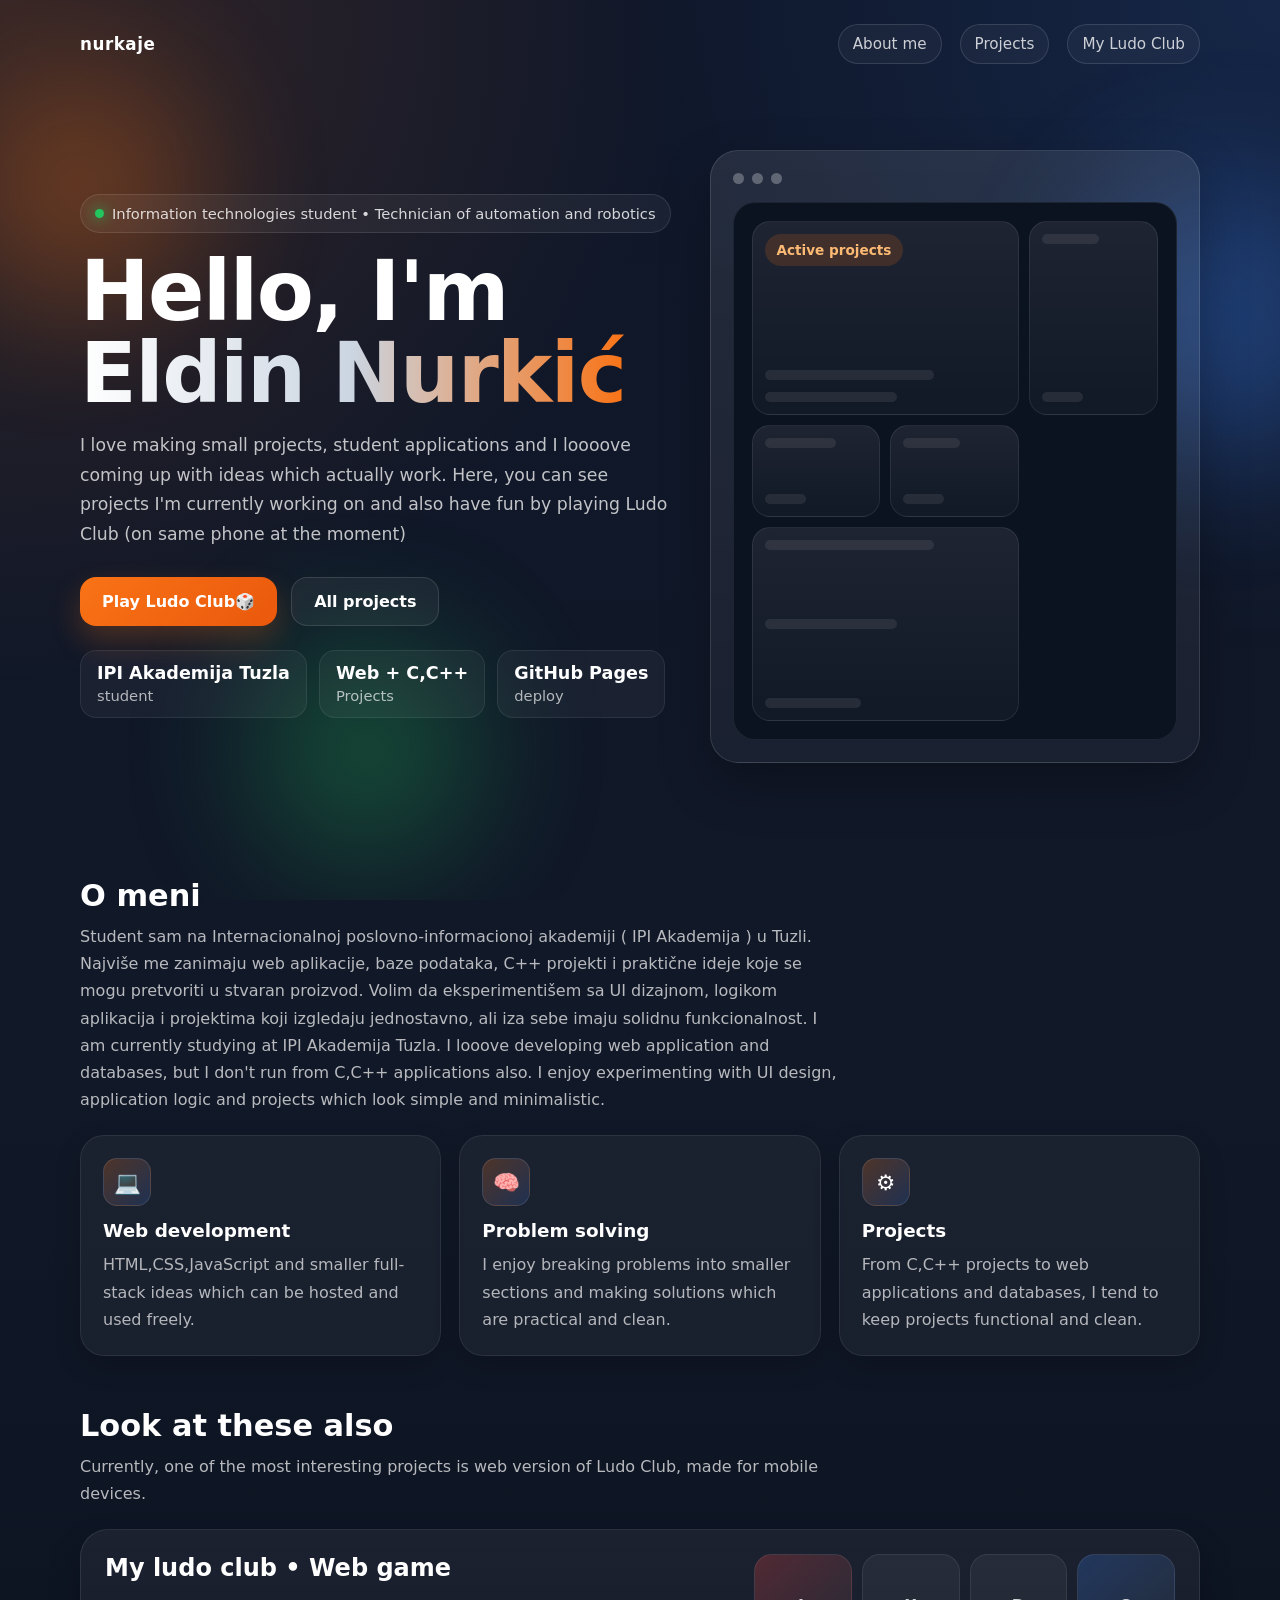
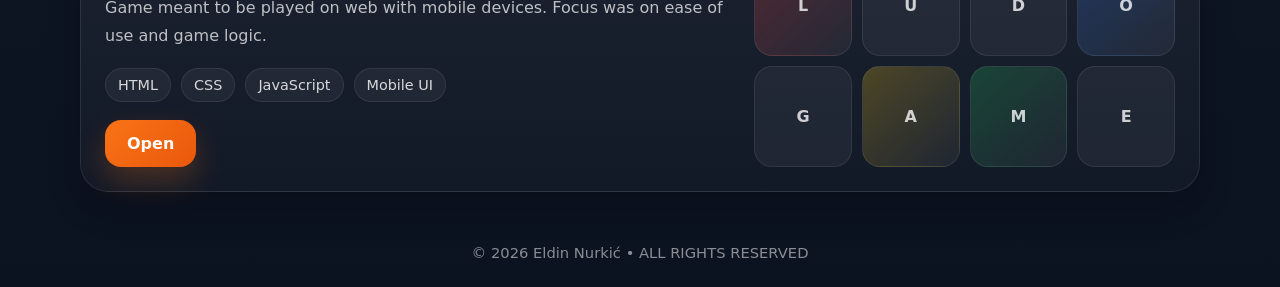
==== index.html @ 57eb85a8 "first try" ====
<!DOCTYPE html>
<html lang="bs">
<head>
<meta charset="UTF-8">
<meta name="viewport" content="width=device-width,initial-scale=1.0">
<title>Nurkaje Personal Page</title>
<style>
*{
 box-sizing:border-box;
}
html{
 scroll-behavior:smooth;
}
body{
 margin:0;
 font-family:Inter,system-ui,Arial,sans-serif;
 background:
 radial-gradient(circle at top left,rgba(249,115,22,.16),transparent 30%),
 radial-gradient(circle at top right,rgba(59,130,246,.14),transparent 28%),
 linear-gradient(180deg,#0f172a,#111827 55%,#0b1220);
 color:#fff;
 overflow-x:hidden;
}
a{
 color:inherit;
 text-decoration:none;
}
.bg-blur{
 position:fixed;
 inset:0;
 pointer-events:none;
 overflow:hidden;
 z-index:0;
}
.orb{
 position:absolute;
 border-radius:999px;
 filter:blur(70px);
 opacity:.32;
 animation:float 10s ease-in-out infinite;
}
.orb1{
 width:240px;
 height:240px;
 background:#f97316;
 top:70px;
 left:-40px;
}
.orb2{
 width:280px;
 height:280px;
 background:#3b82f6;
 top:180px;
 right:-80px;
 animation-delay:1.2s;
}
.orb3{
 width:220px;
 height:220px;
 background:#22c55e;
 bottom:40px;
 left:20%;
 animation-delay:2.4s;
}
@keyframes float{
 0%,100%{transform:translateY(0) translateX(0);}
 50%{transform:translateY(-18px) translateX(10px);}
}
.container{
 width:min(1120px,92vw);
 margin:0 auto;
 position:relative;
 z-index:1;
}
nav{
 display:flex;
 justify-content:space-between;
 align-items:center;
 padding:24px 0;
 animation:fadeUp .8s ease both;
}
.logo{
 font-weight:800;
 letter-spacing:.5px;
 font-size:1.05rem;
}
.nav-right{
 display:flex;
 gap:18px;
 align-items:center;
 color:rgba(255,255,255,.78);
 font-size:.95rem;
}
.nav-pill{
 padding:10px 14px;
 border:1px solid rgba(255,255,255,.12);
 background:rgba(255,255,255,.04);
 border-radius:999px;
 backdrop-filter:blur(10px);
}
.hero{
 min-height:84vh;
 display:grid;
 grid-template-columns:1.1fr .9fr;
 gap:30px;
 align-items:center;
 padding:20px 0 40px;
}
.hero-left{
 animation:fadeUp .9s ease .08s both;
}
.eyebrow{
 display:inline-flex;
 align-items:center;
 gap:8px;
 padding:10px 14px;
 border-radius:999px;
 background:rgba(255,255,255,.05);
 border:1px solid rgba(255,255,255,.1);
 color:rgba(255,255,255,.82);
 font-size:.92rem;
 margin-bottom:18px;
 backdrop-filter:blur(8px);
}
.eyebrow-dot{
 width:9px;
 height:9px;
 border-radius:50%;
 background:#22c55e;
 box-shadow:0 0 14px #22c55e;
}
h1{
 margin:0 0 14px;
 font-size:clamp(2.7rem,7vw,5.2rem);
 line-height:.98;
 letter-spacing:-1.6px;
}
.gradient-text{
 background:linear-gradient(90deg,#fff,#cbd5e1 50%,#f97316 100%);
 -webkit-background-clip:text;
 -webkit-text-fill-color:transparent;
 background-clip:text;
}
.subtitle{
 max-width:620px;
 font-size:1.08rem;
 line-height:1.7;
 color:rgba(255,255,255,.74);
 margin-bottom:28px;
}
.cta-row{
 display:flex;
 flex-wrap:wrap;
 gap:14px;
 margin-bottom:24px;
}
.btn{
 display:inline-flex;
 align-items:center;
 justify-content:center;
 gap:10px;
 padding:14px 22px;
 border-radius:16px;
 font-weight:700;
 transition:transform .18s ease,box-shadow .18s ease,background .18s ease,border-color .18s ease;
}
.btn:hover{
 transform:translateY(-2px);
}
.btn-primary{
 background:linear-gradient(135deg,#f97316,#ea580c);
 color:#fff;
 box-shadow:0 14px 30px rgba(249,115,22,.24);
}
.btn-primary:hover{
 box-shadow:0 18px 36px rgba(249,115,22,.3);
}
.btn-secondary{
 background:rgba(255,255,255,.05);
 border:1px solid rgba(255,255,255,.12);
 color:#fff;
}
.quick-stats{
 display:flex;
 flex-wrap:wrap;
 gap:12px;
 margin-top:8px;
}
.stat{
 padding:12px 16px;
 border-radius:16px;
 background:rgba(255,255,255,.045);
 border:1px solid rgba(255,255,255,.08);
 min-width:120px;
 backdrop-filter:blur(8px);
}
.stat strong{
 display:block;
 font-size:1.1rem;
 margin-bottom:3px;
}
.stat span{
 color:rgba(255,255,255,.68);
 font-size:.92rem;
}
.hero-right{
 animation:fadeUp .95s ease .16s both;
}
.showcase{
 position:relative;
 padding:22px;
 border-radius:28px;
 background:linear-gradient(180deg,rgba(255,255,255,.09),rgba(255,255,255,.04));
 border:1px solid rgba(255,255,255,.12);
 box-shadow:0 20px 50px rgba(0,0,0,.28);
 backdrop-filter:blur(16px);
}
.window-bar{
 display:flex;
 gap:8px;
 margin-bottom:18px;
}
.window-dot{
 width:11px;
 height:11px;
 border-radius:50%;
 background:rgba(255,255,255,.28);
}
.preview{
 border-radius:22px;
 overflow:hidden;
 background:#0b1220;
 border:1px solid rgba(255,255,255,.08);
 padding:18px;
}
.preview-grid{
 display:grid;
 grid-template-columns:repeat(3,1fr);
 gap:10px;
}
.preview-card{
 min-height:92px;
 border-radius:18px;
 background:linear-gradient(180deg,rgba(255,255,255,.08),rgba(255,255,255,.03));
 border:1px solid rgba(255,255,255,.08);
 padding:12px;
 display:flex;
 flex-direction:column;
 justify-content:space-between;
}
.preview-card.big{
 grid-column:span 2;
 min-height:194px;
}
.line{
 height:10px;
 border-radius:999px;
 background:rgba(255,255,255,.08);
}
.line.w70{width:70%;}
.line.w55{width:55%;}
.line.w40{width:40%;}
.badge{
 align-self:flex-start;
 padding:8px 12px;
 border-radius:999px;
 background:rgba(249,115,22,.16);
 color:#fdba74;
 font-size:.85rem;
 font-weight:700;
}
.section{
 padding:34px 0 18px;
}
.section-title{
 font-size:1.9rem;
 margin:0 0 10px;
}
.section-sub{
 color:rgba(255,255,255,.7);
 line-height:1.7;
 max-width:760px;
 margin:0 0 22px;
}
.cards{
 display:grid;
 grid-template-columns:repeat(3,1fr);
 gap:18px;
}
.card{
 padding:22px;
 border-radius:24px;
 background:rgba(255,255,255,.045);
 border:1px solid rgba(255,255,255,.08);
 box-shadow:0 10px 28px rgba(0,0,0,.14);
 transition:transform .18s ease,border-color .18s ease;
}
.card:hover{
 transform:translateY(-4px);
 border-color:rgba(249,115,22,.35);
}
.card-icon{
 width:48px;
 height:48px;
 border-radius:14px;
 display:flex;
 align-items:center;
 justify-content:center;
 font-size:1.35rem;
 margin-bottom:14px;
 background:linear-gradient(135deg,rgba(249,115,22,.24),rgba(59,130,246,.18));
 border:1px solid rgba(255,255,255,.1);
}
.card h3{
 margin:0 0 10px;
 font-size:1.15rem;
}
.card p{
 margin:0;
 color:rgba(255,255,255,.68);
 line-height:1.7;
}
.project-card{
 display:grid;
 grid-template-columns:1.2fr .8fr;
 gap:18px;
 padding:24px;
 border-radius:28px;
 background:linear-gradient(180deg,rgba(255,255,255,.06),rgba(255,255,255,.03));
 border:1px solid rgba(255,255,255,.09);
 box-shadow:0 16px 34px rgba(0,0,0,.2);
}
.project-card h3{
 margin:0 0 12px;
 font-size:1.5rem;
}
.project-card p{
 margin:0 0 18px;
 color:rgba(255,255,255,.72);
 line-height:1.75;
}
.tags{
 display:flex;
 flex-wrap:wrap;
 gap:10px;
 margin-bottom:18px;
}
.tag{
 padding:8px 12px;
 border-radius:999px;
 background:rgba(255,255,255,.05);
 border:1px solid rgba(255,255,255,.08);
 color:rgba(255,255,255,.82);
 font-size:.9rem;
}
.mini-board{
 display:grid;
 grid-template-columns:repeat(4,1fr);
 gap:10px;
 align-self:stretch;
}
.mini-cell{
 min-height:74px;
 border-radius:18px;
 background:rgba(255,255,255,.05);
 border:1px solid rgba(255,255,255,.08);
 display:flex;
 align-items:center;
 justify-content:center;
 font-weight:800;
 color:rgba(255,255,255,.78);
}
.mini-red{background:linear-gradient(135deg,rgba(239,68,68,.26),rgba(255,255,255,.05));}
.mini-blue{background:linear-gradient(135deg,rgba(59,130,246,.24),rgba(255,255,255,.05));}
.mini-yellow{background:linear-gradient(135deg,rgba(250,204,21,.24),rgba(255,255,255,.05));}
.mini-green{background:linear-gradient(135deg,rgba(34,197,94,.24),rgba(255,255,255,.05));}
footer{
 padding:34px 0 26px;
 color:rgba(255,255,255,.52);
 font-size:.92rem;
 text-align:center;
}
.reveal{
 opacity:0;
 transform:translateY(20px);
 transition:opacity .65s ease,transform .65s ease;
}
.reveal.visible{
 opacity:1;
 transform:translateY(0);
}
@keyframes fadeUp{
 from{
  opacity:0;
  transform:translateY(22px);
 }
 to{
  opacity:1;
  transform:translateY(0);
 }
}
@media(max-width:920px){
 .hero{
  grid-template-columns:1fr;
  min-height:auto;
  padding-top:12px;
 }
 .cards{
  grid-template-columns:1fr;
 }
 .project-card{
  grid-template-columns:1fr;
 }
}
@media(max-width:600px){
 nav{
  padding:18px 0;
  flex-direction:column;
  gap:12px;
 }
 .nav-right{
  flex-wrap:wrap;
  justify-content:center;
 }
 .cta-row{
  flex-direction:column;
  align-items:stretch;
 }
 .btn{
  width:100%;
 }
 .quick-stats{
  flex-direction:column;
 }
}
</style>
</head>
<body>

<div class="bg-blur">
 <div class="orb orb1"></div>
 <div class="orb orb2"></div>
 <div class="orb orb3"></div>
</div>

<div class="container">
 <nav>
  <div class="logo">nurkaje</div>
  <div class="nav-right">
   <a href="#about" class="nav-pill">About me</a>
   <a href="#projects" class="nav-pill">Projects</a>
   <a href="games/my_ludo_club.html" class="nav-pill">My Ludo Club</a>
  </div>
 </nav>

 <section class="hero">
  <div class="hero-left">
   <div class="eyebrow">
    <span class="eyebrow-dot"></span>
    Information technologies student • Technician of automation and robotics
   </div>

   <h1>
    Hello, I'm<br>
    <span class="gradient-text">Eldin Nurkić</span>
   </h1>

   <p class="subtitle">
    I love making small projects, student applications and I loooove coming 
    up with ideas which actually work.
    Here, you can see projects I'm currently working on and also have fun by playing Ludo Club (on same phone at the moment)
   </p>

   <div class="cta-row">
    <a href="games/my_ludo_club.html" class="btn btn-primary">Play Ludo Club🎲 </a>
    <a href="#projects" class="btn btn-secondary">All projects</a>
   </div>

   <div class="quick-stats">
    <div class="stat">
     <strong>IPI Akademija Tuzla</strong>
     <span>student</span>
    </div>
    <div class="stat">
     <strong>Web + C,C++</strong>
     <span>Projects</span>
    </div>
    <div class="stat">
     <strong>GitHub Pages</strong>
     <span>deploy</span>
    </div>
   </div>
  </div>

  <div class="hero-right">
   <div class="showcase">
    <div class="window-bar">
     <div class="window-dot"></div>
     <div class="window-dot"></div>
     <div class="window-dot"></div>
    </div>

    <div class="preview">
     <div class="preview-grid">
      <div class="preview-card big">
       <span class="badge">Active projects</span>
       <div>
        <div class="line w70"></div>
        <div class="line w55" style="margin-top:12px"></div>
       </div>
      </div>
      <div class="preview-card">
       <div class="line w55"></div>
       <div class="line w40"></div>
      </div>
      <div class="preview-card">
       <div class="line w70"></div>
       <div class="line w40"></div>
      </div>
      <div class="preview-card">
       <div class="line w55"></div>
       <div class="line w40"></div>
      </div>
      <div class="preview-card big">
       <div class="line w70"></div>
       <div class="line w55" style="margin-top:12px"></div>
       <div class="line w40" style="margin-top:12px"></div>
      </div>
     </div>
    </div>
   </div>
  </div>
 </section>

 <section id="about" class="section reveal">
  <h2 class="section-title">O meni</h2>
  <p class="section-sub">
   Student sam na Internacionalnoj poslovno-informacionoj akademiji ( IPI Akademija ) u Tuzli. Najviše me zanimaju web aplikacije,
   baze podataka, C++ projekti i praktične ideje koje se mogu pretvoriti u stvaran proizvod.
   Volim da eksperimentišem sa UI dizajnom, logikom aplikacija i projektima koji izgledaju
   jednostavno, ali iza sebe imaju solidnu funkcionalnost.

   I am currently studying at IPI Akademija Tuzla. I looove developing web application and databases, 
   but I don't run from C,C++ applications also. I enjoy experimenting with UI design, application logic and projects which look
   simple and minimalistic.
  </p>

  <div class="cards">
   <div class="card">
    <div class="card-icon">💻</div>
    <h3>Web development</h3>
    <p>HTML,CSS,JavaScript and smaller full-stack ideas which can be hosted and used freely.</p>
   </div>
   <div class="card">
    <div class="card-icon">🧠</div>
    <h3>Problem solving</h3>
    <p>I enjoy breaking problems into smaller sections and making solutions which are practical and clean.</p>
   </div>
   <div class="card">
    <div class="card-icon">⚙️</div>
    <h3>Projects</h3>
    <p>From C,C++ projects to web applications and databases, I tend to keep projects functional and clean.</p>
   </div>
  </div>
 </section>

 <section id="projects" class="section reveal">
  <h2 class="section-title">Look at these also</h2>
  <p class="section-sub">
   Currently, one of the most interesting projects is web version of Ludo Club, made for mobile
   devices.
  </p>

  <div class="project-card">
   <div>
    <h3>My ludo club • Web game</h3>
    <p>
     Game meant to be played on web with mobile devices. Focus was on ease of use and game logic. 
    </p>

    <div class="tags">
     <span class="tag">HTML</span>
     <span class="tag">CSS</span>
     <span class="tag">JavaScript</span>
     <span class="tag">Mobile UI</span>
    </div>

    <a href="games/my_ludo_club.html" class="btn btn-primary">Open</a>
   </div>

   <div class="mini-board">
    <div class="mini-cell mini-red">L</div>
    <div class="mini-cell">U</div>
    <div class="mini-cell">D</div>
    <div class="mini-cell mini-blue">O</div>
    <div class="mini-cell">G</div>
    <div class="mini-cell mini-yellow">A</div>
    <div class="mini-cell mini-green">M</div>
    <div class="mini-cell">E</div>
   </div>
  </div>
 </section>

 <footer>
  © 2026 Eldin Nurkić • ALL RIGHTS RESERVED
 </footer>
</div>

<script>
const observer=new IntersectionObserver((entries)=>{
 entries.forEach(entry=>{
  if(entry.isIntersecting){
   entry.target.classList.add('visible');
  }
 });
},{threshold:.12});

document.querySelectorAll('.reveal').forEach(el=>observer.observe(el));
</script>

</body>
</html>
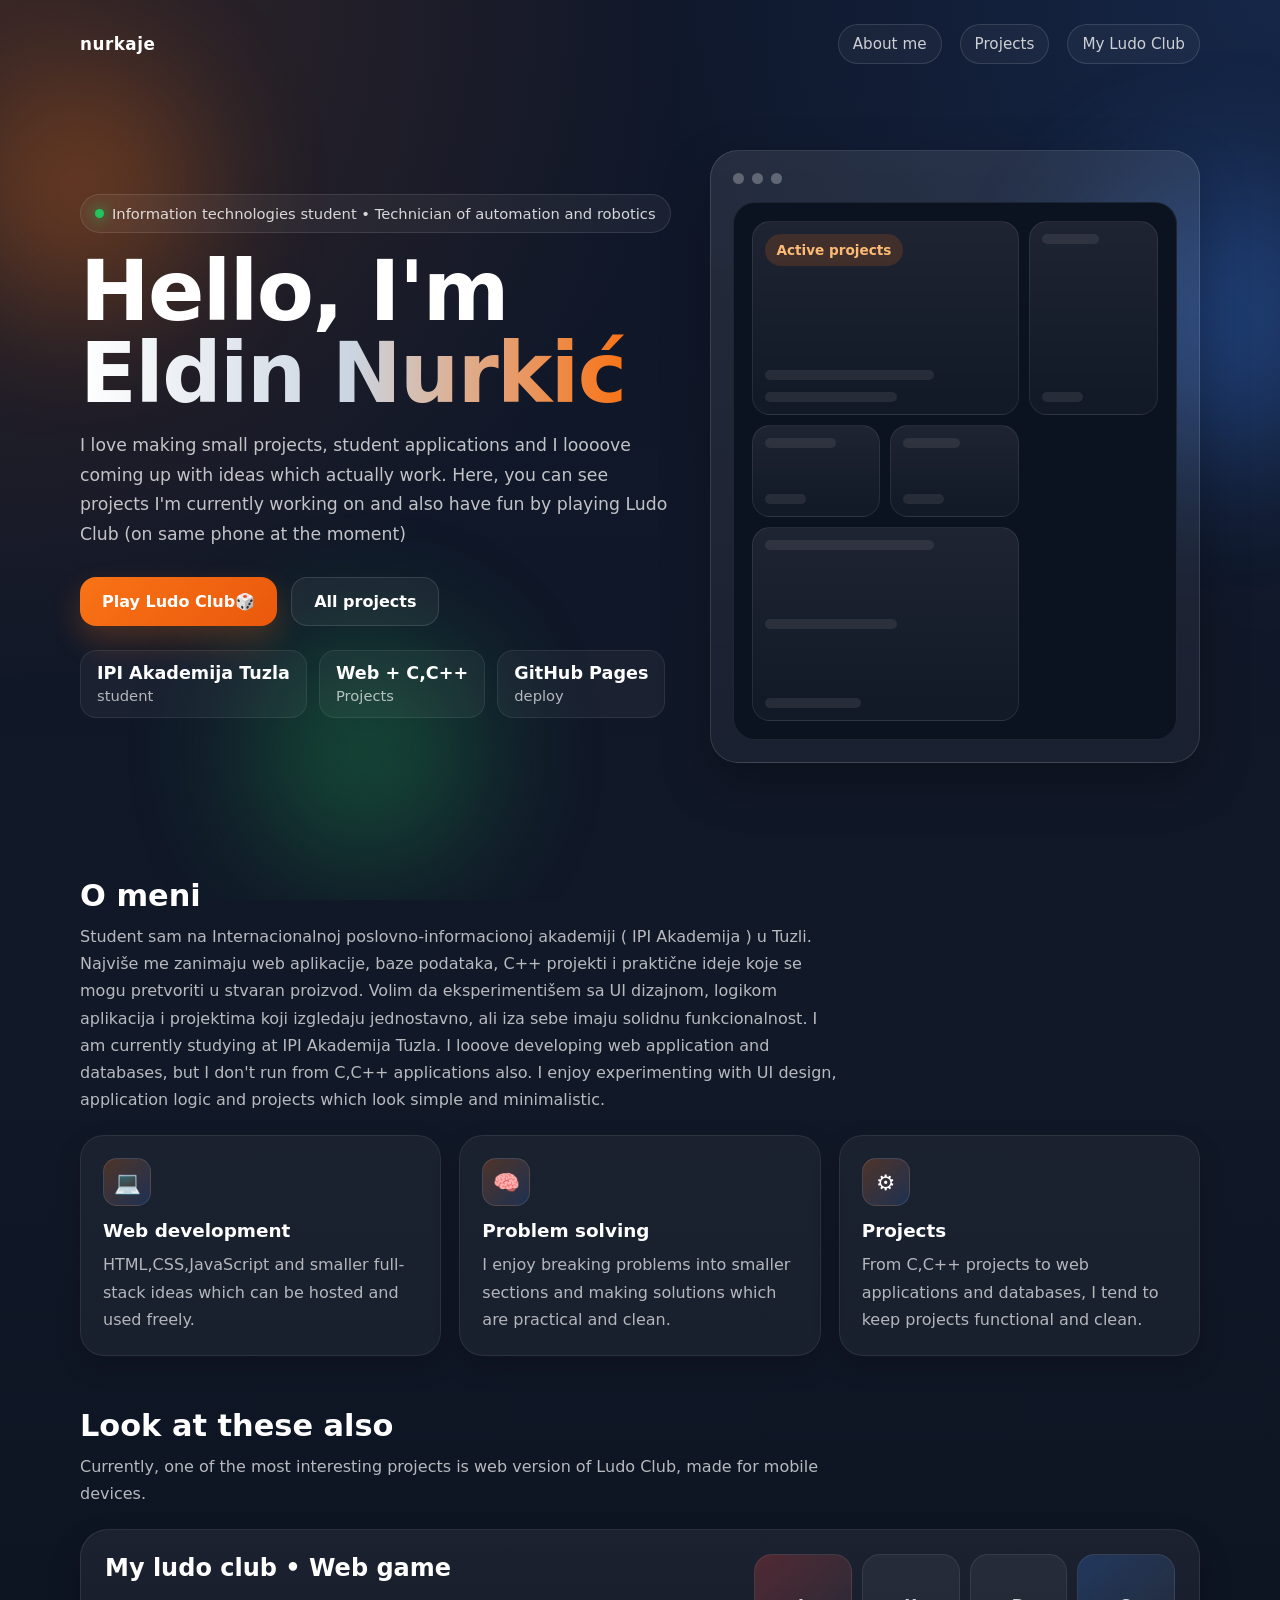
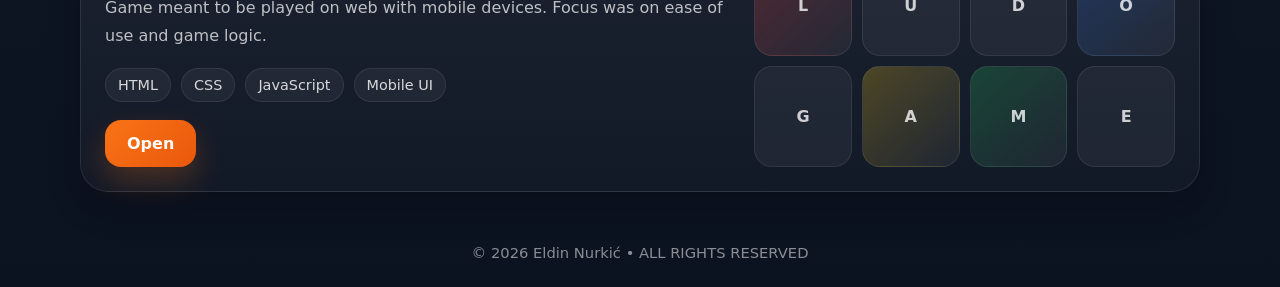
==== commit aa0e94c5: "second try" ====
--- a/index.html
+++ b/index.html
@@ -449,7 +449,7 @@
   <div class="nav-right">
    <a href="#about" class="nav-pill">About me</a>
    <a href="#projects" class="nav-pill">Projects</a>
-   <a href="games/my_ludo_club.html" class="nav-pill">My Ludo Club</a>
+   <a href="games/my_ludo_club" class="nav-pill">My Ludo Club</a>
   </div>
  </nav>
 
@@ -472,7 +472,7 @@
    </p>
 
    <div class="cta-row">
-    <a href="games/my_ludo_club.html" class="btn btn-primary">Play Ludo Club🎲 </a>
+    <a href="games/my_ludo_club" class="btn btn-primary">Play Ludo Club🎲 </a>
     <a href="#projects" class="btn btn-secondary">All projects</a>
    </div>
 
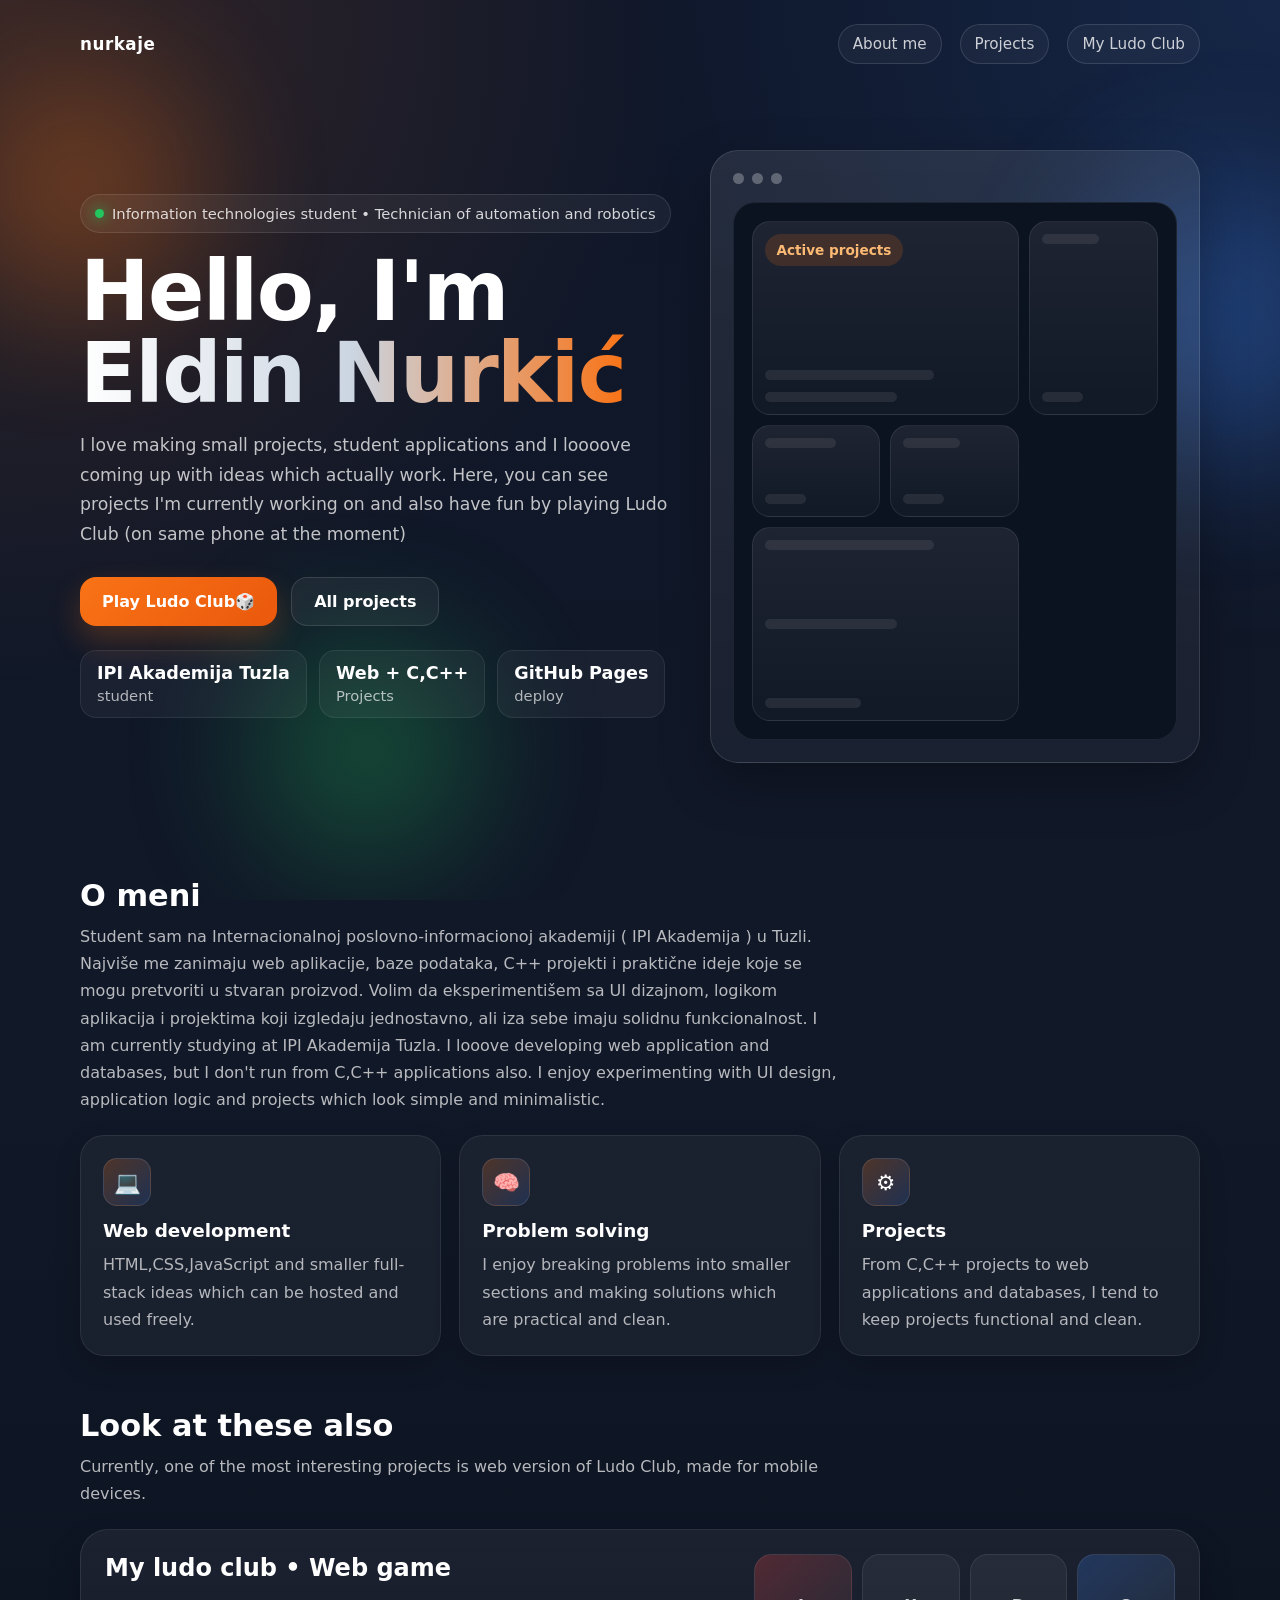
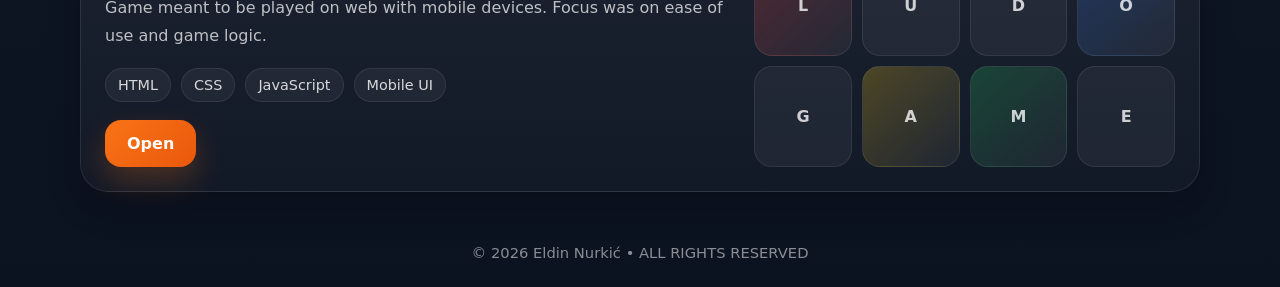
==== commit 7ef5fd9b: "Update index.html" ====
--- a/index.html
+++ b/index.html
@@ -449,7 +449,7 @@
   <div class="nav-right">
    <a href="#about" class="nav-pill">About me</a>
    <a href="#projects" class="nav-pill">Projects</a>
-   <a href="games/my_ludo_club" class="nav-pill">My Ludo Club</a>
+   <a href="games/my_ludo_club.html" class="nav-pill">My Ludo Club</a>
   </div>
  </nav>
 
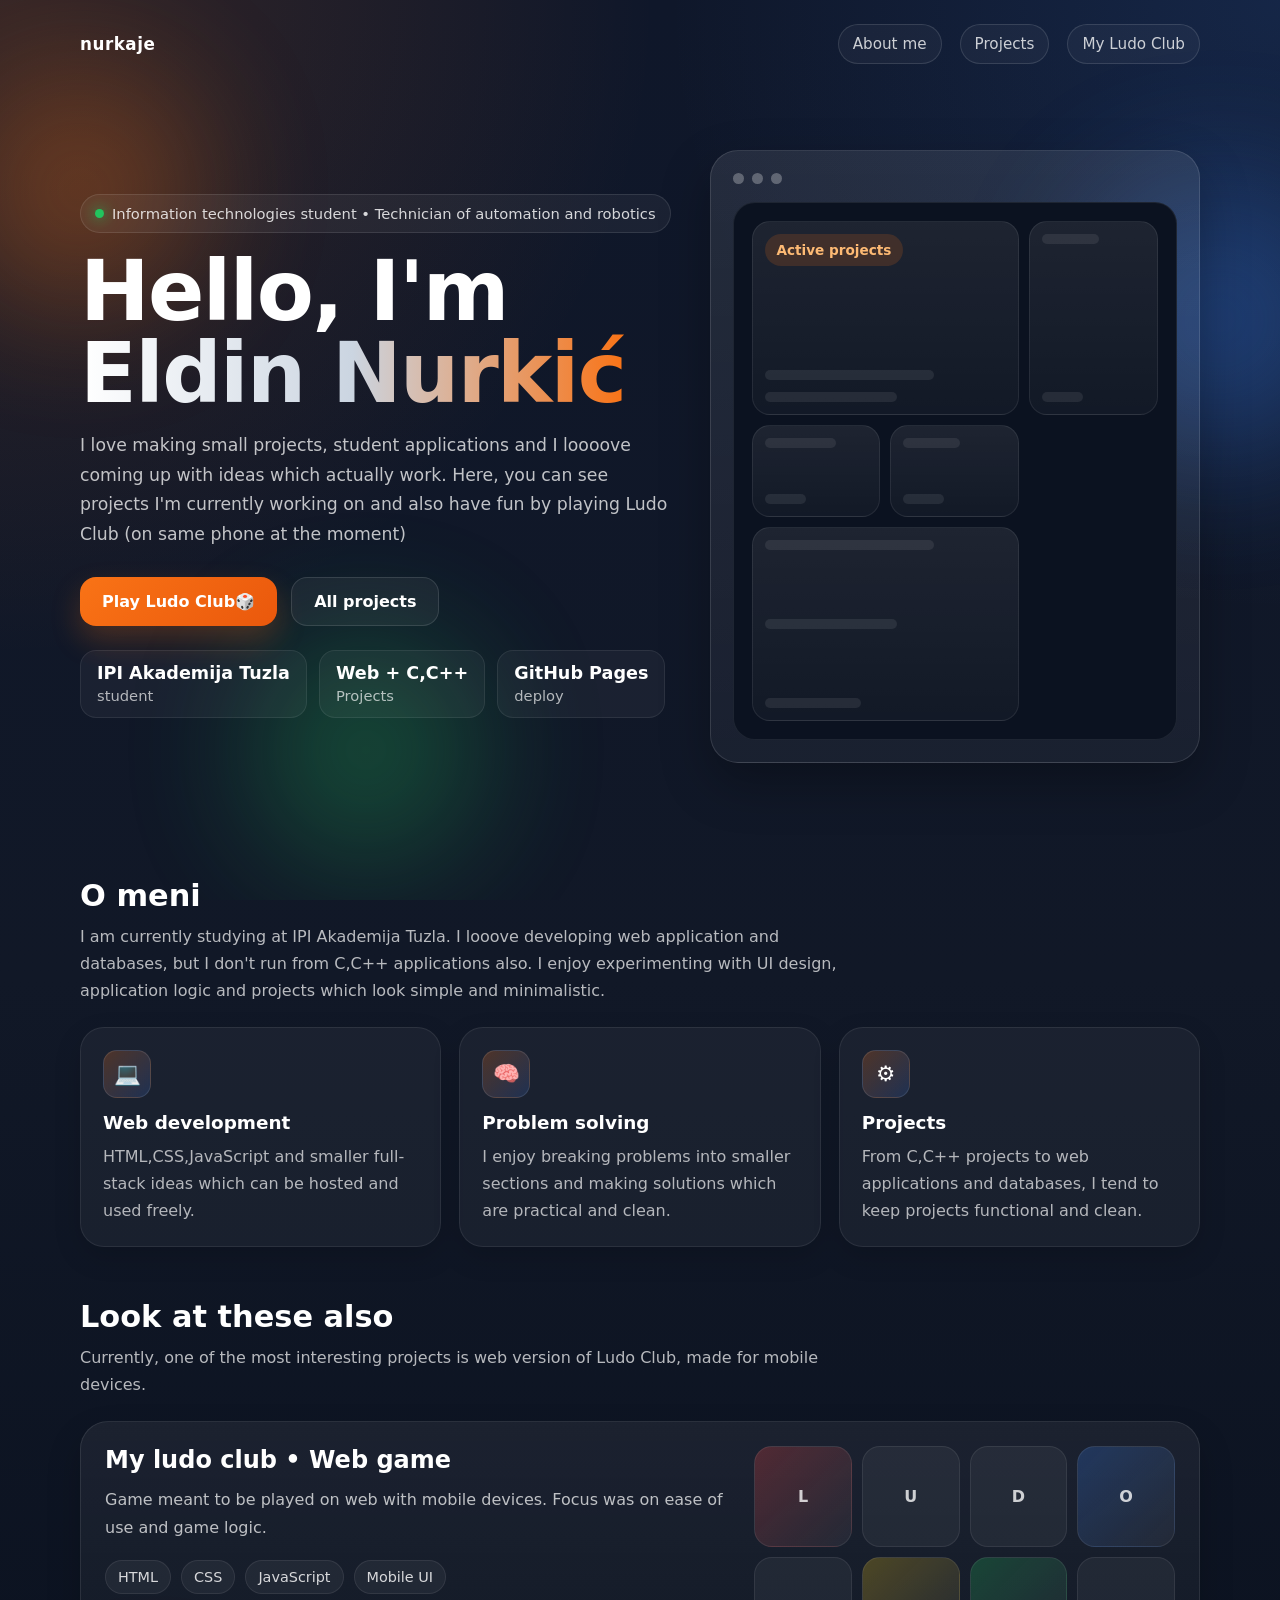
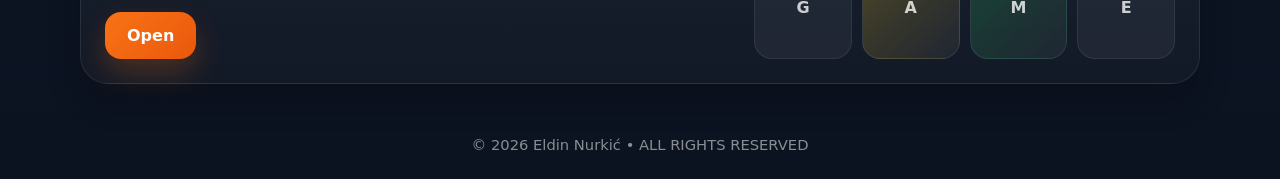
==== commit d7a5a3b4: "Update about section in index.html Forgot to remove the version I translated, because the original v" ====
--- a/index.html
+++ b/index.html
@@ -535,11 +535,6 @@
  <section id="about" class="section reveal">
   <h2 class="section-title">O meni</h2>
   <p class="section-sub">
-   Student sam na Internacionalnoj poslovno-informacionoj akademiji ( IPI Akademija ) u Tuzli. Najviše me zanimaju web aplikacije,
-   baze podataka, C++ projekti i praktične ideje koje se mogu pretvoriti u stvaran proizvod.
-   Volim da eksperimentišem sa UI dizajnom, logikom aplikacija i projektima koji izgledaju
-   jednostavno, ali iza sebe imaju solidnu funkcionalnost.
-
    I am currently studying at IPI Akademija Tuzla. I looove developing web application and databases, 
    but I don't run from C,C++ applications also. I enjoy experimenting with UI design, application logic and projects which look
    simple and minimalistic.
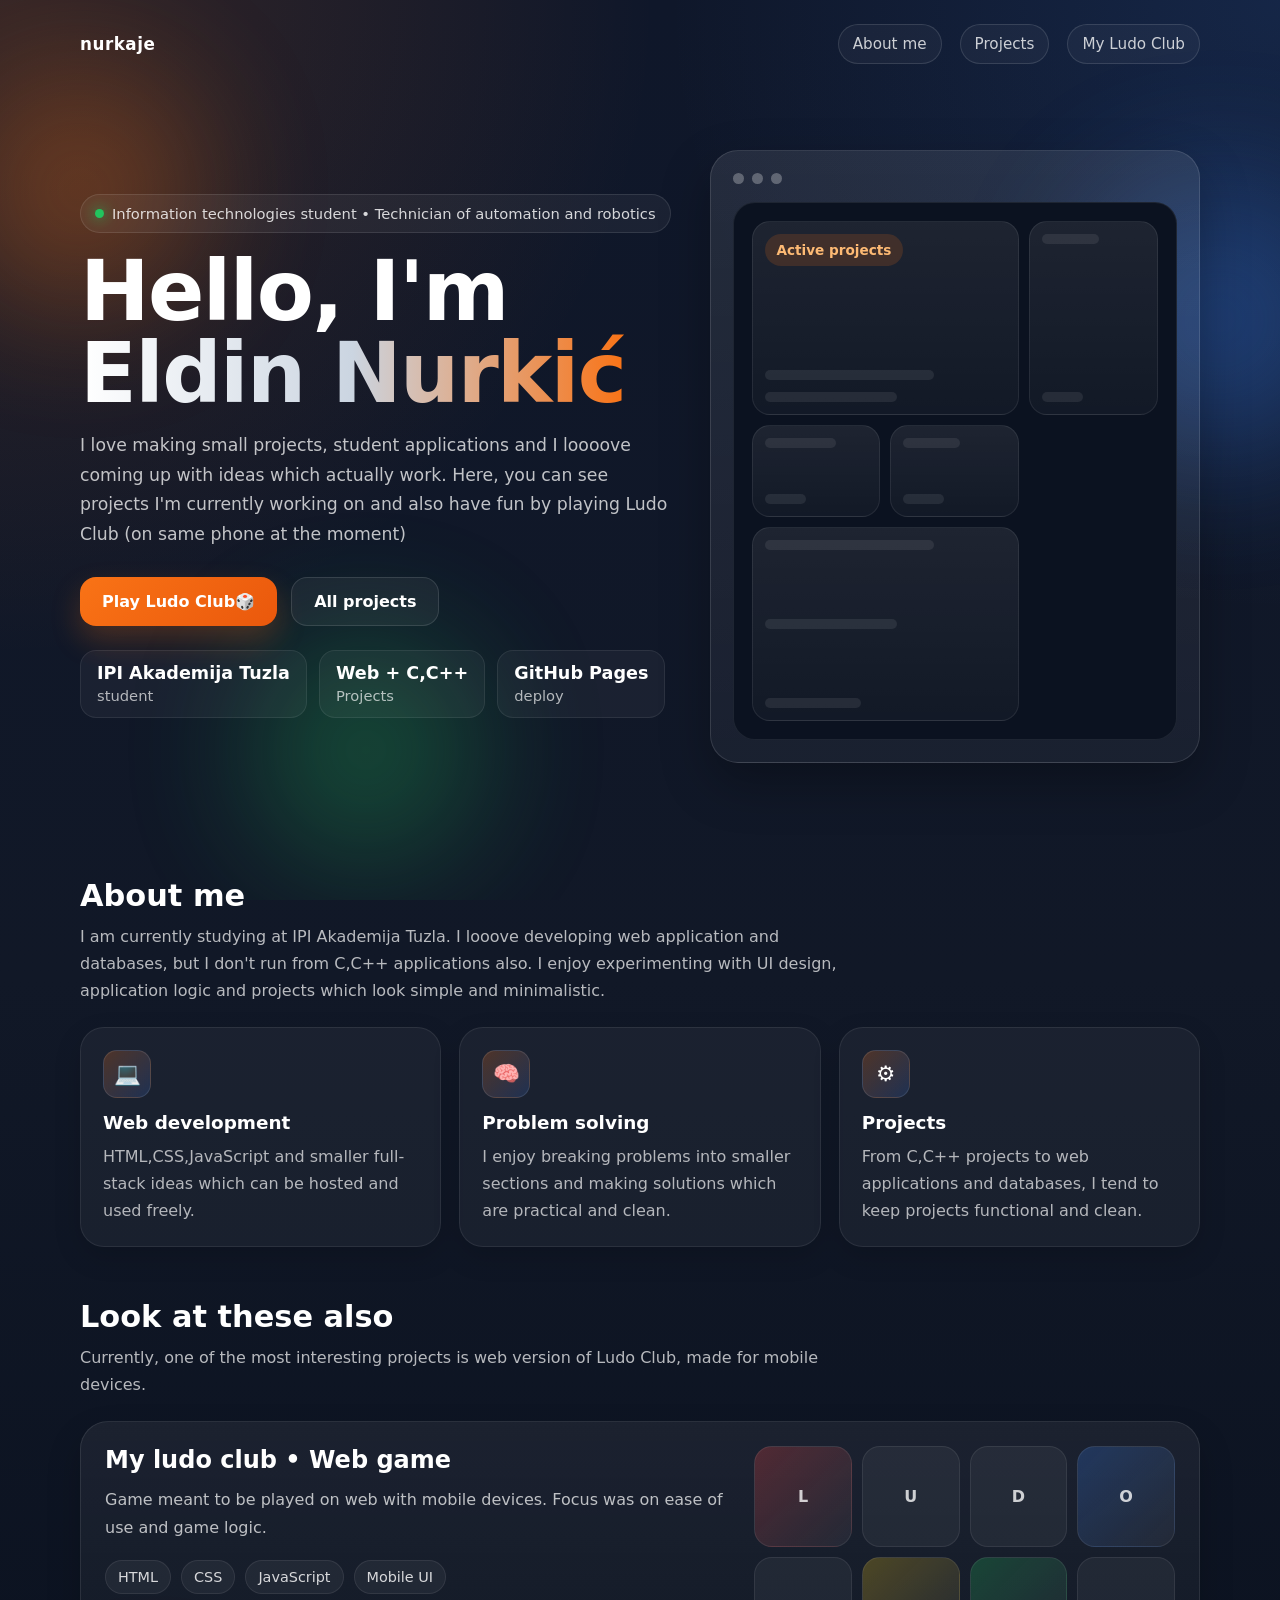
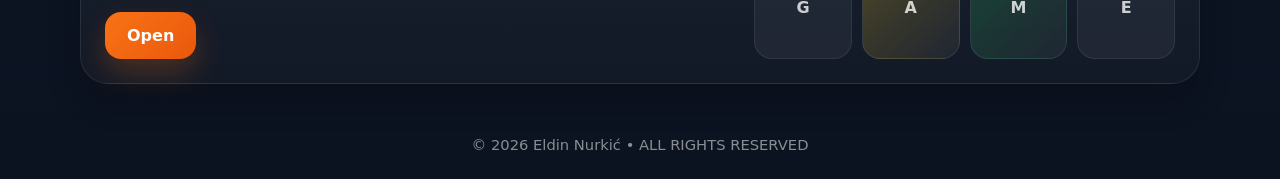
==== commit 9c3a11bc: "Translated" ====
--- a/index.html
+++ b/index.html
@@ -533,7 +533,7 @@
  </section>
 
  <section id="about" class="section reveal">
-  <h2 class="section-title">O meni</h2>
+  <h2 class="section-title">About me</h2>
   <p class="section-sub">
    I am currently studying at IPI Akademija Tuzla. I looove developing web application and databases, 
    but I don't run from C,C++ applications also. I enjoy experimenting with UI design, application logic and projects which look
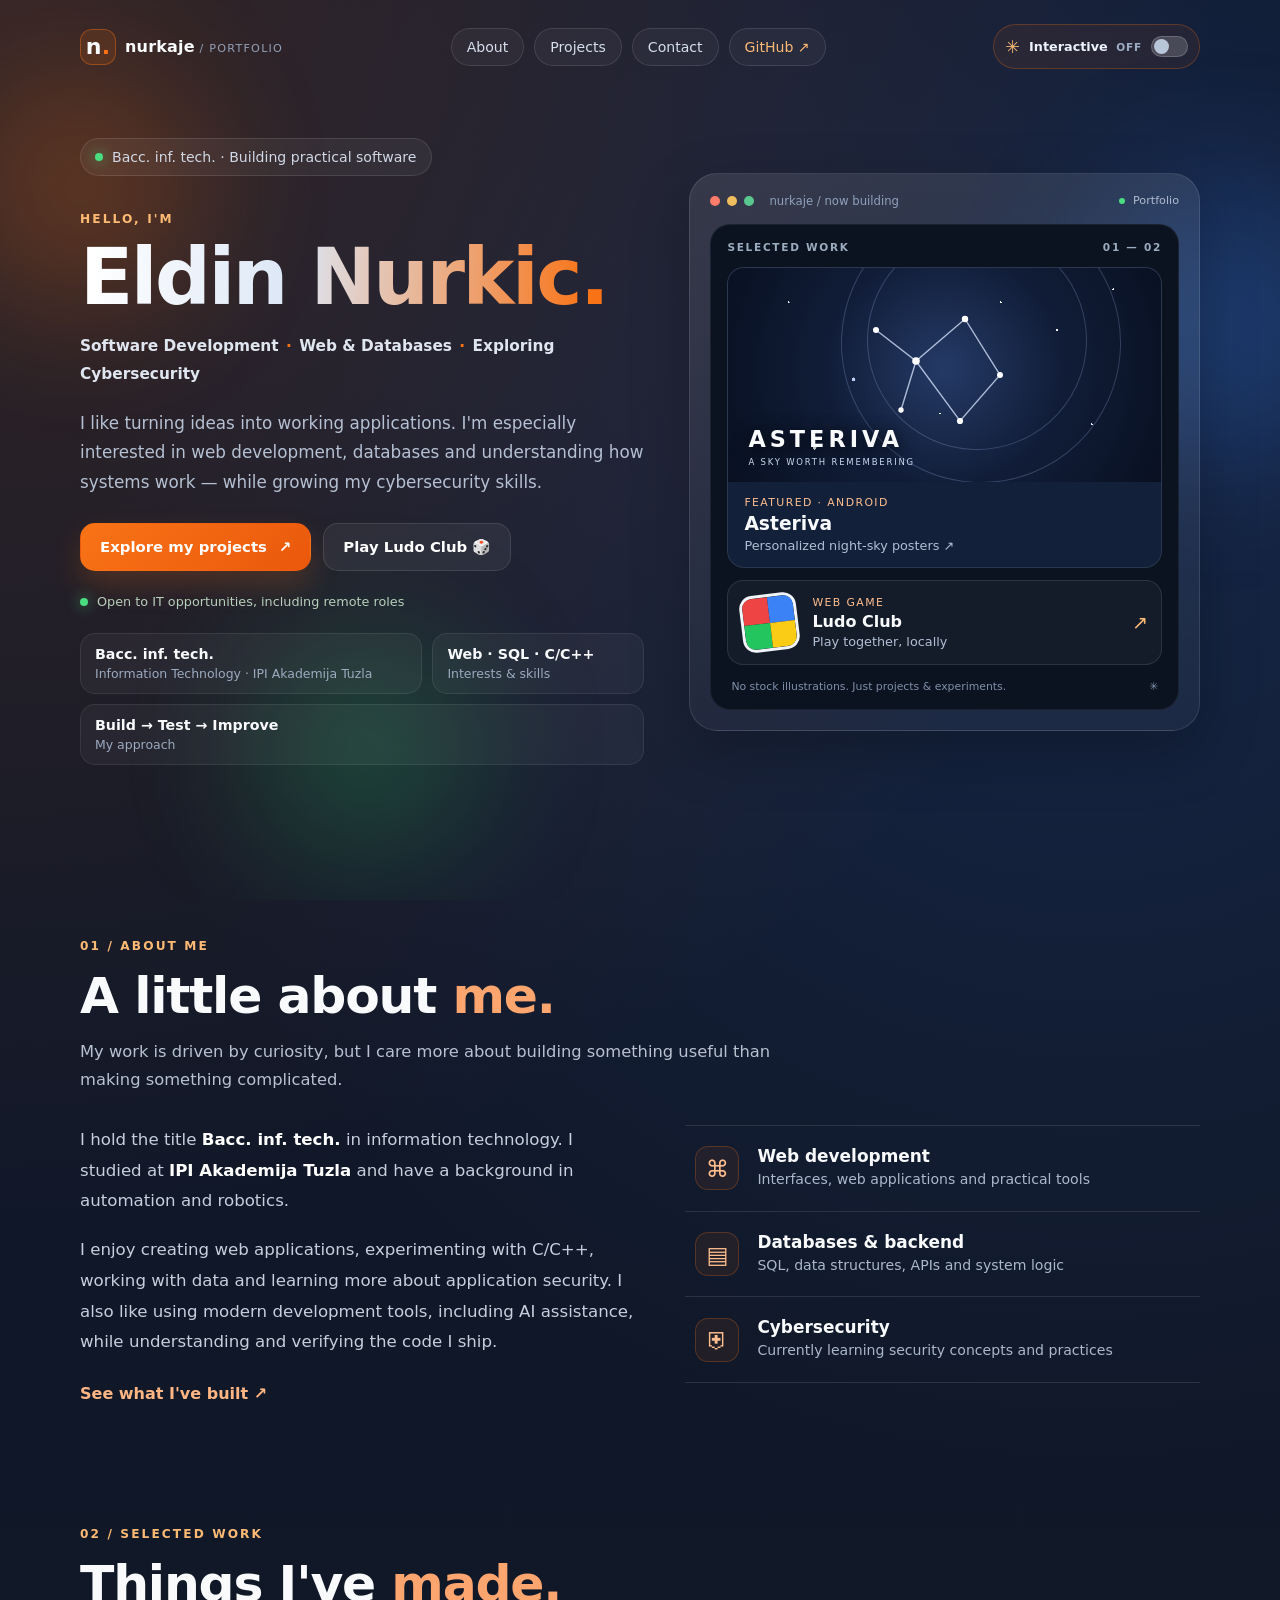
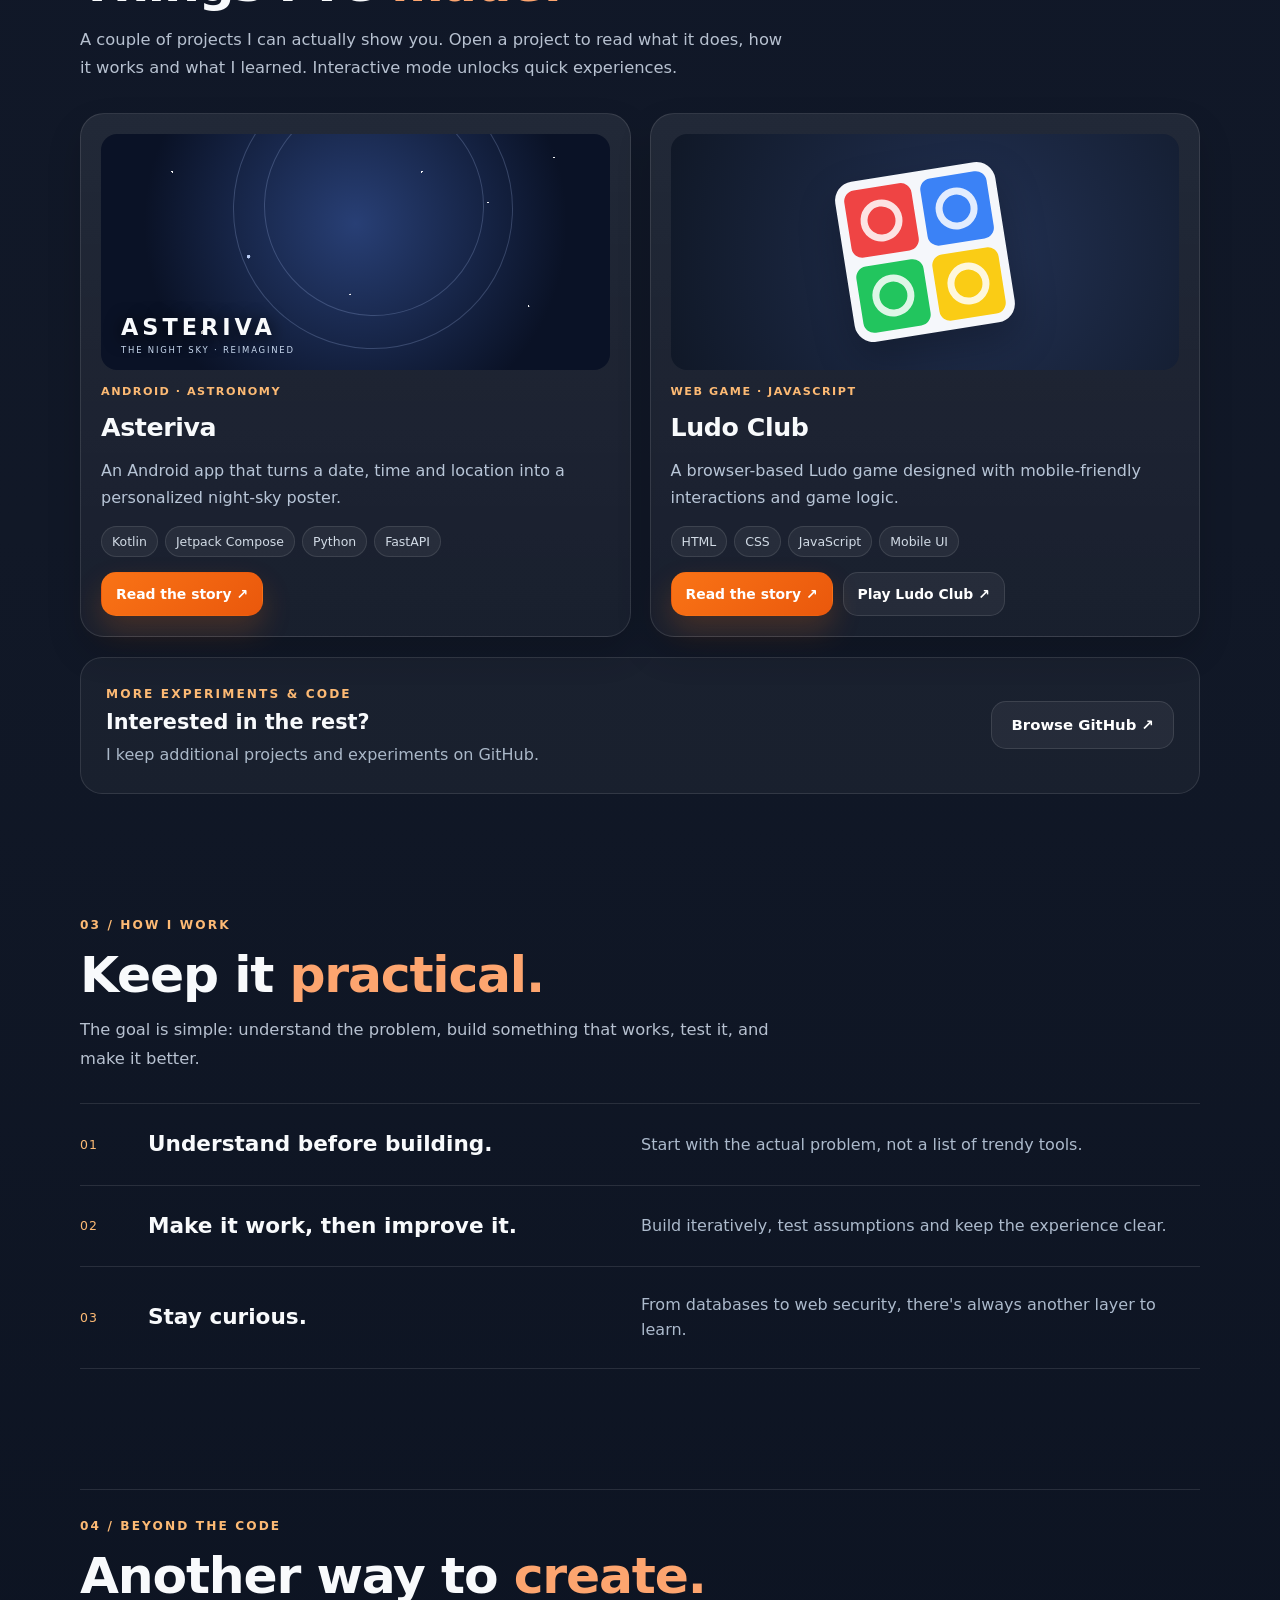
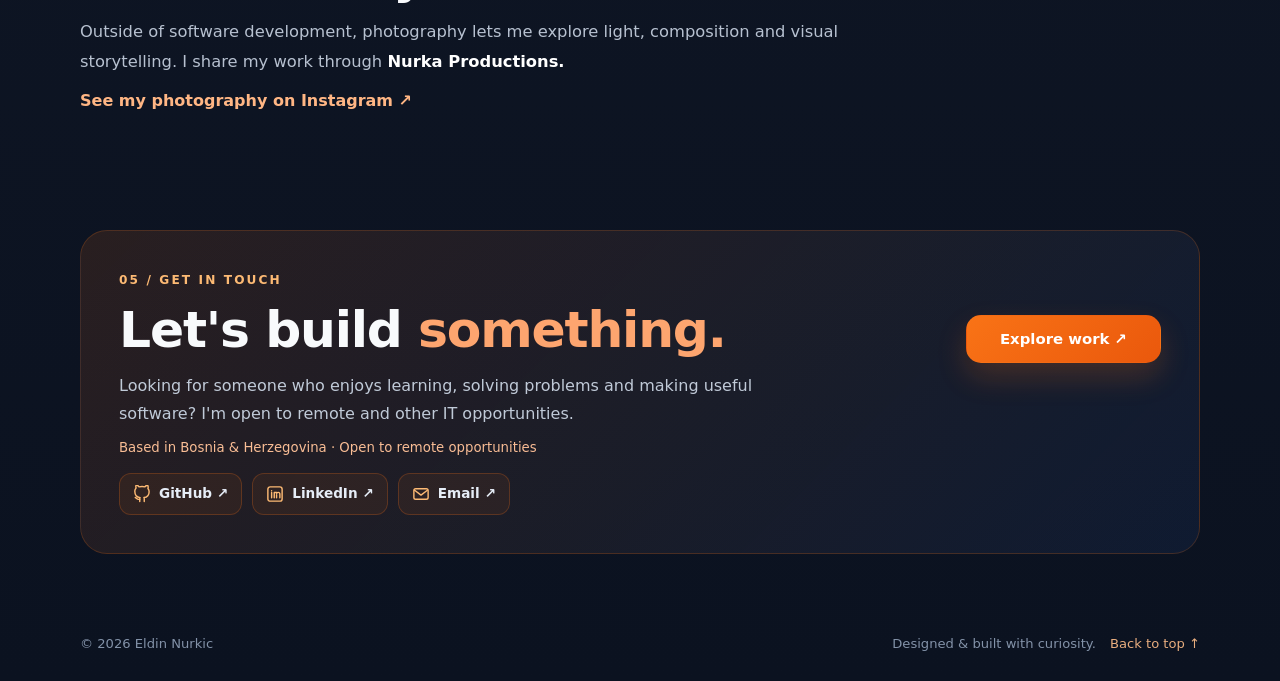
==== commit ce8a6f05: "Personal page" ====
--- a/index.html
+++ b/index.html
@@ -1,617 +1,235 @@
-<!DOCTYPE html>
-<html lang="bs">
+<!doctype html>
+<html lang="en">
 <head>
-<meta charset="UTF-8">
-<meta name="viewport" content="width=device-width,initial-scale=1.0">
-<title>Nurkaje Personal Page</title>
-<style>
-*{
- box-sizing:border-box;
-}
-html{
- scroll-behavior:smooth;
-}
-body{
- margin:0;
- font-family:Inter,system-ui,Arial,sans-serif;
- background:
- radial-gradient(circle at top left,rgba(249,115,22,.16),transparent 30%),
- radial-gradient(circle at top right,rgba(59,130,246,.14),transparent 28%),
- linear-gradient(180deg,#0f172a,#111827 55%,#0b1220);
- color:#fff;
- overflow-x:hidden;
-}
-a{
- color:inherit;
- text-decoration:none;
-}
-.bg-blur{
- position:fixed;
- inset:0;
- pointer-events:none;
- overflow:hidden;
- z-index:0;
-}
-.orb{
- position:absolute;
- border-radius:999px;
- filter:blur(70px);
- opacity:.32;
- animation:float 10s ease-in-out infinite;
-}
-.orb1{
- width:240px;
- height:240px;
- background:#f97316;
- top:70px;
- left:-40px;
-}
-.orb2{
- width:280px;
- height:280px;
- background:#3b82f6;
- top:180px;
- right:-80px;
- animation-delay:1.2s;
-}
-.orb3{
- width:220px;
- height:220px;
- background:#22c55e;
- bottom:40px;
- left:20%;
- animation-delay:2.4s;
-}
-@keyframes float{
- 0%,100%{transform:translateY(0) translateX(0);}
- 50%{transform:translateY(-18px) translateX(10px);}
-}
-.container{
- width:min(1120px,92vw);
- margin:0 auto;
- position:relative;
- z-index:1;
-}
-nav{
- display:flex;
- justify-content:space-between;
- align-items:center;
- padding:24px 0;
- animation:fadeUp .8s ease both;
-}
-.logo{
- font-weight:800;
- letter-spacing:.5px;
- font-size:1.05rem;
-}
-.nav-right{
- display:flex;
- gap:18px;
- align-items:center;
- color:rgba(255,255,255,.78);
- font-size:.95rem;
-}
-.nav-pill{
- padding:10px 14px;
- border:1px solid rgba(255,255,255,.12);
- background:rgba(255,255,255,.04);
- border-radius:999px;
- backdrop-filter:blur(10px);
-}
-.hero{
- min-height:84vh;
- display:grid;
- grid-template-columns:1.1fr .9fr;
- gap:30px;
- align-items:center;
- padding:20px 0 40px;
-}
-.hero-left{
- animation:fadeUp .9s ease .08s both;
-}
-.eyebrow{
- display:inline-flex;
- align-items:center;
- gap:8px;
- padding:10px 14px;
- border-radius:999px;
- background:rgba(255,255,255,.05);
- border:1px solid rgba(255,255,255,.1);
- color:rgba(255,255,255,.82);
- font-size:.92rem;
- margin-bottom:18px;
- backdrop-filter:blur(8px);
-}
-.eyebrow-dot{
- width:9px;
- height:9px;
- border-radius:50%;
- background:#22c55e;
- box-shadow:0 0 14px #22c55e;
-}
-h1{
- margin:0 0 14px;
- font-size:clamp(2.7rem,7vw,5.2rem);
- line-height:.98;
- letter-spacing:-1.6px;
-}
-.gradient-text{
- background:linear-gradient(90deg,#fff,#cbd5e1 50%,#f97316 100%);
- -webkit-background-clip:text;
- -webkit-text-fill-color:transparent;
- background-clip:text;
-}
-.subtitle{
- max-width:620px;
- font-size:1.08rem;
- line-height:1.7;
- color:rgba(255,255,255,.74);
- margin-bottom:28px;
-}
-.cta-row{
- display:flex;
- flex-wrap:wrap;
- gap:14px;
- margin-bottom:24px;
-}
-.btn{
- display:inline-flex;
- align-items:center;
- justify-content:center;
- gap:10px;
- padding:14px 22px;
- border-radius:16px;
- font-weight:700;
- transition:transform .18s ease,box-shadow .18s ease,background .18s ease,border-color .18s ease;
-}
-.btn:hover{
- transform:translateY(-2px);
-}
-.btn-primary{
- background:linear-gradient(135deg,#f97316,#ea580c);
- color:#fff;
- box-shadow:0 14px 30px rgba(249,115,22,.24);
-}
-.btn-primary:hover{
- box-shadow:0 18px 36px rgba(249,115,22,.3);
-}
-.btn-secondary{
- background:rgba(255,255,255,.05);
- border:1px solid rgba(255,255,255,.12);
- color:#fff;
-}
-.quick-stats{
- display:flex;
- flex-wrap:wrap;
- gap:12px;
- margin-top:8px;
-}
-.stat{
- padding:12px 16px;
- border-radius:16px;
- background:rgba(255,255,255,.045);
- border:1px solid rgba(255,255,255,.08);
- min-width:120px;
- backdrop-filter:blur(8px);
-}
-.stat strong{
- display:block;
- font-size:1.1rem;
- margin-bottom:3px;
-}
-.stat span{
- color:rgba(255,255,255,.68);
- font-size:.92rem;
-}
-.hero-right{
- animation:fadeUp .95s ease .16s both;
-}
-.showcase{
- position:relative;
- padding:22px;
- border-radius:28px;
- background:linear-gradient(180deg,rgba(255,255,255,.09),rgba(255,255,255,.04));
- border:1px solid rgba(255,255,255,.12);
- box-shadow:0 20px 50px rgba(0,0,0,.28);
- backdrop-filter:blur(16px);
-}
-.window-bar{
- display:flex;
- gap:8px;
- margin-bottom:18px;
-}
-.window-dot{
- width:11px;
- height:11px;
- border-radius:50%;
- background:rgba(255,255,255,.28);
-}
-.preview{
- border-radius:22px;
- overflow:hidden;
- background:#0b1220;
- border:1px solid rgba(255,255,255,.08);
- padding:18px;
-}
-.preview-grid{
- display:grid;
- grid-template-columns:repeat(3,1fr);
- gap:10px;
-}
-.preview-card{
- min-height:92px;
- border-radius:18px;
- background:linear-gradient(180deg,rgba(255,255,255,.08),rgba(255,255,255,.03));
- border:1px solid rgba(255,255,255,.08);
- padding:12px;
- display:flex;
- flex-direction:column;
- justify-content:space-between;
-}
-.preview-card.big{
- grid-column:span 2;
- min-height:194px;
-}
-.line{
- height:10px;
- border-radius:999px;
- background:rgba(255,255,255,.08);
-}
-.line.w70{width:70%;}
-.line.w55{width:55%;}
-.line.w40{width:40%;}
-.badge{
- align-self:flex-start;
- padding:8px 12px;
- border-radius:999px;
- background:rgba(249,115,22,.16);
- color:#fdba74;
- font-size:.85rem;
- font-weight:700;
-}
-.section{
- padding:34px 0 18px;
-}
-.section-title{
- font-size:1.9rem;
- margin:0 0 10px;
-}
-.section-sub{
- color:rgba(255,255,255,.7);
- line-height:1.7;
- max-width:760px;
- margin:0 0 22px;
-}
-.cards{
- display:grid;
- grid-template-columns:repeat(3,1fr);
- gap:18px;
-}
-.card{
- padding:22px;
- border-radius:24px;
- background:rgba(255,255,255,.045);
- border:1px solid rgba(255,255,255,.08);
- box-shadow:0 10px 28px rgba(0,0,0,.14);
- transition:transform .18s ease,border-color .18s ease;
-}
-.card:hover{
- transform:translateY(-4px);
- border-color:rgba(249,115,22,.35);
-}
-.card-icon{
- width:48px;
- height:48px;
- border-radius:14px;
- display:flex;
- align-items:center;
- justify-content:center;
- font-size:1.35rem;
- margin-bottom:14px;
- background:linear-gradient(135deg,rgba(249,115,22,.24),rgba(59,130,246,.18));
- border:1px solid rgba(255,255,255,.1);
-}
-.card h3{
- margin:0 0 10px;
- font-size:1.15rem;
-}
-.card p{
- margin:0;
- color:rgba(255,255,255,.68);
- line-height:1.7;
-}
-.project-card{
- display:grid;
- grid-template-columns:1.2fr .8fr;
- gap:18px;
- padding:24px;
- border-radius:28px;
- background:linear-gradient(180deg,rgba(255,255,255,.06),rgba(255,255,255,.03));
- border:1px solid rgba(255,255,255,.09);
- box-shadow:0 16px 34px rgba(0,0,0,.2);
-}
-.project-card h3{
- margin:0 0 12px;
- font-size:1.5rem;
-}
-.project-card p{
- margin:0 0 18px;
- color:rgba(255,255,255,.72);
- line-height:1.75;
-}
-.tags{
- display:flex;
- flex-wrap:wrap;
- gap:10px;
- margin-bottom:18px;
-}
-.tag{
- padding:8px 12px;
- border-radius:999px;
- background:rgba(255,255,255,.05);
- border:1px solid rgba(255,255,255,.08);
- color:rgba(255,255,255,.82);
- font-size:.9rem;
-}
-.mini-board{
- display:grid;
- grid-template-columns:repeat(4,1fr);
- gap:10px;
- align-self:stretch;
-}
-.mini-cell{
- min-height:74px;
- border-radius:18px;
- background:rgba(255,255,255,.05);
- border:1px solid rgba(255,255,255,.08);
- display:flex;
- align-items:center;
- justify-content:center;
- font-weight:800;
- color:rgba(255,255,255,.78);
-}
-.mini-red{background:linear-gradient(135deg,rgba(239,68,68,.26),rgba(255,255,255,.05));}
-.mini-blue{background:linear-gradient(135deg,rgba(59,130,246,.24),rgba(255,255,255,.05));}
-.mini-yellow{background:linear-gradient(135deg,rgba(250,204,21,.24),rgba(255,255,255,.05));}
-.mini-green{background:linear-gradient(135deg,rgba(34,197,94,.24),rgba(255,255,255,.05));}
-footer{
- padding:34px 0 26px;
- color:rgba(255,255,255,.52);
- font-size:.92rem;
- text-align:center;
-}
-.reveal{
- opacity:0;
- transform:translateY(20px);
- transition:opacity .65s ease,transform .65s ease;
-}
-.reveal.visible{
- opacity:1;
- transform:translateY(0);
-}
-@keyframes fadeUp{
- from{
-  opacity:0;
-  transform:translateY(22px);
- }
- to{
-  opacity:1;
-  transform:translateY(0);
- }
-}
-@media(max-width:920px){
- .hero{
-  grid-template-columns:1fr;
-  min-height:auto;
-  padding-top:12px;
- }
- .cards{
-  grid-template-columns:1fr;
- }
- .project-card{
-  grid-template-columns:1fr;
- }
-}
-@media(max-width:600px){
- nav{
-  padding:18px 0;
-  flex-direction:column;
-  gap:12px;
- }
- .nav-right{
-  flex-wrap:wrap;
-  justify-content:center;
- }
- .cta-row{
-  flex-direction:column;
-  align-items:stretch;
- }
- .btn{
-  width:100%;
- }
- .quick-stats{
-  flex-direction:column;
- }
-}
-</style>
+  <meta charset="utf-8">
+  <meta name="viewport" content="width=device-width, initial-scale=1">
+  <meta name="theme-color" content="#0f172a">
+  <title>Eldin Nurkic | Software Developer Portfolio</title>
+  <meta name="description" content="Eldin Nurkic is a software developer and Bacc. inf. tech. Explore Android, web and database projects, including Asteriva and Ludo Club.">
+  <meta name="robots" content="index, follow">
+  <link rel="canonical" href="https://nurkaje.github.io/">
+
+  <!-- Social link previews (LinkedIn, messaging apps and other platforms). -->
+  <meta property="og:type" content="website">
+  <meta property="og:site_name" content="nurkaje / portfolio">
+  <meta property="og:locale" content="en_US">
+  <meta property="og:url" content="https://nurkaje.github.io/">
+  <meta property="og:title" content="Eldin Nurkic | Software Developer">
+  <meta property="og:description" content="Practical software, creative ideas and real projects. Explore Asteriva, Ludo Club and my work.">
+  <meta property="og:image" content="https://nurkaje.github.io/assets/og-preview.png">
+  <meta property="og:image:type" content="image/png">
+  <meta property="og:image:width" content="1200">
+  <meta property="og:image:height" content="600">
+  <meta property="og:image:alt" content="Screenshot of Eldin Nurkic software developer portfolio with Asteriva and Ludo Club projects.">
+  <meta name="twitter:card" content="summary_large_image">
+  <meta name="twitter:title" content="Eldin Nurkic | Software Developer">
+  <meta name="twitter:description" content="Portfolio featuring Android, web and database projects, including Asteriva and Ludo Club.">
+  <meta name="twitter:image" content="https://nurkaje.github.io/assets/og-preview.png">
+
+  <script type="application/ld+json">
+  {
+    "@context": "https://schema.org",
+    "@type": "Person",
+    "name": "Eldin Nurkic",
+    "url": "https://nurkaje.github.io/",
+    "jobTitle": "Software Developer",
+    "sameAs": [
+      "https://github.com/nurkaje",
+      "https://www.linkedin.com/in/nurkiceldin/",
+      "https://www.instagram.com/nurkaproduction/"
+    ]
+  }
+  </script>
+  <link rel="icon" type="image/svg+xml" href="assets/favicon.svg">
+  <link rel="stylesheet" href="assets/style.css">
+  <script src="assets/main.js" defer></script>
+  <script src="assets/sky-globe.js" defer></script>
+  <script src="assets/interactive.js" defer></script>
+  <script src="assets/cursor-glow.js" defer></script>
 </head>
-<body>
-
-<div class="bg-blur">
- <div class="orb orb1"></div>
- <div class="orb orb2"></div>
- <div class="orb orb3"></div>
-</div>
-
-<div class="container">
- <nav>
-  <div class="logo">nurkaje</div>
-  <div class="nav-right">
-   <a href="#about" class="nav-pill">About me</a>
-   <a href="#projects" class="nav-pill">Projects</a>
-   <a href="games/my_ludo_club.html" class="nav-pill">My Ludo Club</a>
-  </div>
- </nav>
-
- <section class="hero">
-  <div class="hero-left">
-   <div class="eyebrow">
-    <span class="eyebrow-dot"></span>
-    Information technologies student • Technician of automation and robotics
-   </div>
-
-   <h1>
-    Hello, I'm<br>
-    <span class="gradient-text">Eldin Nurkić</span>
-   </h1>
-
-   <p class="subtitle">
-    I love making small projects, student applications and I loooove coming 
-    up with ideas which actually work.
-    Here, you can see projects I'm currently working on and also have fun by playing Ludo Club (on same phone at the moment)
-   </p>
-
-   <div class="cta-row">
-    <a href="games/my_ludo_club" class="btn btn-primary">Play Ludo Club🎲 </a>
-    <a href="#projects" class="btn btn-secondary">All projects</a>
-   </div>
-
-   <div class="quick-stats">
-    <div class="stat">
-     <strong>IPI Akademija Tuzla</strong>
-     <span>student</span>
-    </div>
-    <div class="stat">
-     <strong>Web + C,C++</strong>
-     <span>Projects</span>
-    </div>
-    <div class="stat">
-     <strong>GitHub Pages</strong>
-     <span>deploy</span>
-    </div>
-   </div>
-  </div>
-
-  <div class="hero-right">
-   <div class="showcase">
-    <div class="window-bar">
-     <div class="window-dot"></div>
-     <div class="window-dot"></div>
-     <div class="window-dot"></div>
-    </div>
-
-    <div class="preview">
-     <div class="preview-grid">
-      <div class="preview-card big">
-       <span class="badge">Active projects</span>
-       <div>
-        <div class="line w70"></div>
-        <div class="line w55" style="margin-top:12px"></div>
-       </div>
-      </div>
-      <div class="preview-card">
-       <div class="line w55"></div>
-       <div class="line w40"></div>
-      </div>
-      <div class="preview-card">
-       <div class="line w70"></div>
-       <div class="line w40"></div>
-      </div>
-      <div class="preview-card">
-       <div class="line w55"></div>
-       <div class="line w40"></div>
-      </div>
-      <div class="preview-card big">
-       <div class="line w70"></div>
-       <div class="line w55" style="margin-top:12px"></div>
-       <div class="line w40" style="margin-top:12px"></div>
-      </div>
-     </div>
-    </div>
-   </div>
-  </div>
- </section>
-
- <section id="about" class="section reveal">
-  <h2 class="section-title">About me</h2>
-  <p class="section-sub">
-   I am currently studying at IPI Akademija Tuzla. I looove developing web application and databases, 
-   but I don't run from C,C++ applications also. I enjoy experimenting with UI design, application logic and projects which look
-   simple and minimalistic.
-  </p>
-
-  <div class="cards">
-   <div class="card">
-    <div class="card-icon">💻</div>
-    <h3>Web development</h3>
-    <p>HTML,CSS,JavaScript and smaller full-stack ideas which can be hosted and used freely.</p>
-   </div>
-   <div class="card">
-    <div class="card-icon">🧠</div>
-    <h3>Problem solving</h3>
-    <p>I enjoy breaking problems into smaller sections and making solutions which are practical and clean.</p>
-   </div>
-   <div class="card">
-    <div class="card-icon">⚙️</div>
-    <h3>Projects</h3>
-    <p>From C,C++ projects to web applications and databases, I tend to keep projects functional and clean.</p>
-   </div>
-  </div>
- </section>
-
- <section id="projects" class="section reveal">
-  <h2 class="section-title">Look at these also</h2>
-  <p class="section-sub">
-   Currently, one of the most interesting projects is web version of Ludo Club, made for mobile
-   devices.
-  </p>
-
-  <div class="project-card">
-   <div>
-    <h3>My ludo club • Web game</h3>
-    <p>
-     Game meant to be played on web with mobile devices. Focus was on ease of use and game logic. 
-    </p>
-
-    <div class="tags">
-     <span class="tag">HTML</span>
-     <span class="tag">CSS</span>
-     <span class="tag">JavaScript</span>
-     <span class="tag">Mobile UI</span>
-    </div>
-
-    <a href="games/my_ludo_club.html" class="btn btn-primary">Open</a>
-   </div>
-
-   <div class="mini-board">
-    <div class="mini-cell mini-red">L</div>
-    <div class="mini-cell">U</div>
-    <div class="mini-cell">D</div>
-    <div class="mini-cell mini-blue">O</div>
-    <div class="mini-cell">G</div>
-    <div class="mini-cell mini-yellow">A</div>
-    <div class="mini-cell mini-green">M</div>
-    <div class="mini-cell">E</div>
-   </div>
-  </div>
- </section>
-
- <footer>
-  © 2026 Eldin Nurkić • ALL RIGHTS RESERVED
- </footer>
-</div>
-
-<script>
-const observer=new IntersectionObserver((entries)=>{
- entries.forEach(entry=>{
-  if(entry.isIntersecting){
-   entry.target.classList.add('visible');
-  }
- });
-},{threshold:.12});
-
-document.querySelectorAll('.reveal').forEach(el=>observer.observe(el));
-</script>
-
+<body data-mode="professional">
+  <div class="cursor-glow" id="cursorGlow" aria-hidden="true"></div>
+  <div class="bg-blur" aria-hidden="true"><span class="orb orb1"></span><span class="orb orb2"></span><span class="orb orb3"></span></div>
+  <header class="site-header container">
+    <a class="brand" href="#home" aria-label="nurkaje — home"><span class="brand-mark">n<span class="brand-punct">.</span></span> <span>nurkaje<span class="brand-small"> / portfolio</span></span></a>
+    <nav class="nav-right" aria-label="Primary navigation">
+      <a class="nav-pill" href="#about">About</a>
+      <a class="nav-pill" href="#projects">Projects</a>
+      <a class="nav-pill" href="#contact">Contact</a>
+      <a class="nav-pill nav-github" href="https://github.com/nurkaje" target="_blank" rel="noopener noreferrer">GitHub ↗</a>
+    </nav>
+    <button type="button" class="mode-switch" id="modeSwitch" role="switch" aria-checked="false" aria-label="Enable interactive mode" aria-describedby="modeHint">
+      <span class="mode-switch-icon" aria-hidden="true">✳</span>
+      <span class="mode-switch-copy">Interactive <span class="mode-switch-state">OFF</span></span>
+      <span class="mode-switch-track" aria-hidden="true"><span class="mode-switch-thumb"></span></span>
+    </button>
+  </header>
+  <div id="modeHint" class="sr-only">Switch between the standard professional portfolio and optional interactive project experiences.</div>
+
+  <main>
+    <section class="hero container" id="home">
+      <div class="hero-left">
+        <div class="eyebrow"><span class="eyebrow-dot" aria-hidden="true"></span> Bacc. inf. tech. · Building practical software</div>
+        <p class="mini-overline">HELLO, I'M</p>
+        <h1><span class="gradient-text">Eldin Nurkic.</span></h1>
+        <p class="role-line">Software Development <span class="role-dot">·</span> Web & Databases <span class="role-dot">·</span> Exploring Cybersecurity</p>
+        <p class="subtitle">I like turning ideas into working applications. I'm especially interested in web development, databases and understanding how systems work — while growing my cybersecurity skills.</p>
+        <div class="cta-row">
+          <a href="#projects" class="btn btn-primary">Explore my projects <span aria-hidden="true">↗</span></a>
+          <a href="games/my_ludo_club.html" target="_blank" rel="noopener noreferrer" class="btn btn-secondary">Play Ludo Club 🎲</a>
+        </div>
+        <p class="availability"><span class="availability-dot" aria-hidden="true"></span> Open to IT opportunities, including remote roles</p>
+        <div class="quick-stats" aria-label="Highlights">
+          <div class="stat"><strong>Bacc. inf. tech.</strong><span>Information Technology · IPI Akademija Tuzla</span></div>
+          <div class="stat"><strong>Web · SQL · C/C++</strong><span>Interests & skills</span></div>
+          <div class="stat"><strong>Build → Test → Improve</strong><span>My approach</span></div>
+        </div>
+      </div>
+      <div class="hero-right" aria-label="Featured project preview">
+        <div class="showcase">
+          <div class="window-bar"><span class="window-dot"></span><span class="window-dot"></span><span class="window-dot"></span><span class="window-title">nurkaje / now building</span><span class="window-live"><span></span> Portfolio</span></div>
+          <div class="showcase-body mode-professional">
+            <div class="spotlight-head"><span>SELECTED WORK</span><span>01 — 02</span></div>
+            <button type="button" class="preview-featured" data-project="asteriva" aria-label="Read about Asteriva">
+              <div class="sky-art" aria-hidden="true">
+                <div class="sky-ring sky-ring-one"></div><div class="sky-ring sky-ring-two"></div>
+                <svg viewBox="0 0 220 180" class="constellation" fill="none" aria-hidden="true"><path d="M41 52 81 83 130 41 165 97 125 143 81 83 66 132" stroke="#d9e6ff" stroke-width="1.4" opacity=".76"/><g fill="#fff"><circle cx="41" cy="52" r="3"/><circle cx="81" cy="83" r="3.8"/><circle cx="130" cy="41" r="3.2"/><circle cx="165" cy="97" r="3"/><circle cx="125" cy="143" r="3.1"/><circle cx="66" cy="132" r="2.7"/></g></svg>
+                <span class="art-asteriva">ASTERIVA</span><span class="art-caption">A SKY WORTH REMEMBERING</span>
+              </div>
+              <div class="preview-info"><span class="preview-kicker">FEATURED · ANDROID</span><strong>Asteriva</strong><span>Personalized night-sky posters <span aria-hidden="true">↗</span></span></div>
+            </button>
+            <button type="button" class="preview-mini" data-project="ludo" aria-label="Read about Ludo Club">
+              <span class="ludo-mark" aria-hidden="true"><i></i><i></i><i></i><i></i></span>
+              <span class="preview-mini-copy"><small>WEB GAME</small><strong>Ludo Club</strong><span>Play together, locally</span></span>
+              <span class="preview-arrow" aria-hidden="true">↗</span>
+            </button>
+            <div class="showcase-footer">No stock illustrations. Just projects &amp; experiments. <span>✳</span></div>
+          </div>
+          <div class="showcase-body mode-interactive" hidden id="asterivaLab">
+            <div class="spotlight-head"><span>ASTERIVA / CONCEPT LAB</span><span class="lab-live-dot">● INTERACTIVE</span></div>
+            <div class="lab-artwork">
+              <canvas id="starCanvas" width="540" height="310" tabindex="0" aria-label="Interactive 3D star map. Drag or swipe to rotate the stars, use arrow keys to rotate, Home to reset. Decorative demonstration, not astronomical positions.">Interactive 3D star map.</canvas>
+              <div class="lab-poster-label"><small>A MOMENT IN TIME</small><strong id="labLocation">TUZLA</strong><span id="labMoment">25 OCTOBER 2026</span></div>
+            </div>
+            <div class="lab-sky-tools"><span>↔ Drag the stars to rotate in 3D</span><div class="lab-sky-actions"><button type="button" id="toggleSkySpin" aria-pressed="false">Auto spin: off</button><button type="button" id="resetSkyView">Reset view ↺</button></div></div>
+            <form id="starForm" class="lab-form">
+              <label>City
+                <select id="starCity" required>
+                  <option value="Tuzla">Tuzla</option><option value="Sarajevo">Sarajevo</option><option value="London">London</option><option value="Tokyo">Tokyo</option><option value="New York">New York</option>
+                </select>
+              </label>
+              <label>Date
+                <input type="date" id="starDate" value="2026-10-25" required min="1900-01-01" max="2100-12-31">
+              </label>
+              <button type="submit" class="btn btn-primary lab-generate">Generate preview ↗</button>
+            </form>
+            <p class="lab-disclaimer">Design demo only — decorative stars, <strong>not real astronomical positions</strong>. Asteriva uses astronomy data for its actual posters.</p>
+            <button type="button" class="lab-story" id="labStory">Read about the real app ↗</button>
+          </div>
+        </div>
+      </div>
+    </section>
+
+    <section id="about" class="section container reveal">
+      <div class="mode-professional">
+      <div class="section-heading"><span class="section-number">01 / ABOUT ME</span><h2 class="section-title">A little about <span>me.</span></h2><p class="section-sub">My work is driven by curiosity, but I care more about building something useful than making something complicated.</p></div>
+      <div class="about-layout">
+        <div class="about-copy">
+          <p>I hold the title <strong>Bacc. inf. tech.</strong> in information technology. I studied at <strong>IPI Akademija Tuzla</strong> and have a background in automation and robotics.</p>
+          <p>I enjoy creating web applications, experimenting with C/C++, working with data and learning more about application security. I also like using modern development tools, including AI assistance, while understanding and verifying the code I ship.</p>
+          <a class="inline-link" href="#projects">See what I've built <span aria-hidden="true">↗</span></a>
+        </div>
+        <div class="focus-list" aria-label="Areas of interest">
+          <div class="focus-row"><span class="focus-symbol" aria-hidden="true">⌘</span><div><strong>Web development</strong><small>Interfaces, web applications and practical tools</small></div></div>
+          <div class="focus-row"><span class="focus-symbol" aria-hidden="true">▤</span><div><strong>Databases & backend</strong><small>SQL, data structures, APIs and system logic</small></div></div>
+          <div class="focus-row"><span class="focus-symbol" aria-hidden="true">⛨</span><div><strong>Cybersecurity</strong><small>Currently learning security concepts and practices</small></div></div>
+        </div>
+      </div>
+      </div>
+      <div class="mode-interactive" hidden>
+        <div class="section-heading">
+          <span class="section-number">01 / GET TO KNOW ME</span>
+          <h2 class="section-title">Hello from the <span>terminal.</span></h2>
+          <p class="section-sub">Same story, different interface. Type <code>help</code> to explore — no commands are executed on a server.</p>
+        </div>
+        <div class="terminal-shell" aria-label="Interactive portfolio terminal">
+          <div class="terminal-top"><span class="terminal-lights" aria-hidden="true"><i></i><i></i><i></i></span><span>eldin@portfolio:~</span><span class="terminal-status">● LOCAL DEMO</span></div>
+          <div id="terminalOutput" class="terminal-output" role="log" aria-live="polite" aria-relevant="additions" aria-label="Terminal command output">
+            <p class="terminal-line terminal-intro">Welcome to Eldin's portfolio terminal. Try <strong>help</strong>, <strong>whoami</strong>, <strong>projects</strong> or <strong>skills</strong>.</p>
+          </div>
+          <form class="terminal-command" id="terminalForm" autocomplete="off">
+            <label for="terminalInput"><span aria-hidden="true">visitor@eldin</span><span aria-hidden="true" class="terminal-prompt">~ $</span><span class="sr-only">Terminal command</span></label>
+            <input id="terminalInput" type="text" name="command" maxlength="70" placeholder="type help" autocapitalize="off" autocomplete="off" spellcheck="false" aria-label="Enter a supported terminal command">
+            <button type="submit" aria-label="Run terminal command">↵</button>
+          </form>
+          <div class="terminal-presets" aria-label="Quick commands">
+            <button type="button" data-command="whoami">whoami</button><button type="button" data-command="projects">projects</button><button type="button" data-command="skills">skills</button><button type="button" data-command="contact">contact</button><button type="button" data-command="help">help</button>
+          </div>
+        </div>
+      </div>
+    </section>
+
+    <section id="projects" class="section container reveal">
+      <div class="section-heading"><span class="section-number">02 / SELECTED WORK</span><h2 class="section-title">Things I've <span>made.</span></h2><p class="section-sub">A couple of projects I can actually show you. Open a project to read what it does, how it works and what I learned. Interactive mode unlocks quick experiences.</p></div>
+      <div class="projects-grid" id="projectList"></div>
+      <div class="github-strip"><div><span class="strip-label">MORE EXPERIMENTS & CODE</span><h3>Interested in the rest?</h3><p>I keep additional projects and experiments on GitHub.</p></div><a class="btn btn-secondary" href="https://github.com/nurkaje?tab=repositories" target="_blank" rel="noopener noreferrer">Browse GitHub ↗</a></div>
+    </section>
+
+    <section id="approach" class="section container reveal">
+      <div class="mode-professional">
+      <div class="section-heading"><span class="section-number">03 / HOW I WORK</span><h2 class="section-title">Keep it <span>practical.</span></h2><p class="section-sub">The goal is simple: understand the problem, build something that works, test it, and make it better.</p></div>
+      <div class="approach-lines">
+        <div class="approach-line"><span>01</span><strong>Understand before building.</strong><p>Start with the actual problem, not a list of trendy tools.</p></div>
+        <div class="approach-line"><span>02</span><strong>Make it work, then improve it.</strong><p>Build iteratively, test assumptions and keep the experience clear.</p></div>
+        <div class="approach-line"><span>03</span><strong>Stay curious.</strong><p>From databases to web security, there's always another layer to learn.</p></div>
+      </div>
+      </div>
+      <div class="mode-interactive" hidden>
+        <div class="section-heading"><span class="section-number">03 / HOW I WORK</span><h2 class="section-title">From idea to <span>working code.</span></h2><p class="section-sub">Click a stage to see the practical workflow behind my projects.</p></div>
+        <div class="workflow-lab">
+          <div class="workflow-steps" role="group" aria-label="Development stages"><button type="button" class="workflow-step is-active" data-step="0" aria-pressed="true">01 / Understand</button><button type="button" class="workflow-step" data-step="1" aria-pressed="false">02 / Build</button><button type="button" class="workflow-step" data-step="2" aria-pressed="false">03 / Verify</button></div>
+          <div class="workflow-detail" id="workflowDetail" aria-live="polite"><span>01 — UNDERSTAND</span><h3>Start with a real problem.</h3><p>I define what the software should do and which constraints matter before choosing the tools.</p></div>
+        </div>
+      </div>
+    </section>
+
+
+    <section id="photography" class="section container reveal mode-professional" aria-labelledby="photographyTitle">
+      <div class="photography-pro">
+        <div class="photography-pro-copy">
+          <span class="section-number">04 / BEYOND THE CODE</span>
+          <h2 class="section-title" id="photographyTitle">Another way to <span>create.</span></h2>
+          <p>Outside of software development, photography lets me explore light, composition and visual storytelling. I share my work through <strong>Nurka Productions.</strong></p>
+          <a class="inline-link" href="https://www.instagram.com/nurkaproduction/" target="_blank" rel="noopener noreferrer">See my photography on Instagram ↗</a>
+        </div>
+      </div>
+    </section>
+
+    <section id="contact" class="section container reveal">
+      <div class="contact-panel">
+        <div class="contact-copy">
+          <span class="section-number">
+            <span class="mode-professional">05 / GET IN TOUCH</span>
+            <span class="mode-interactive" hidden>04 / GET IN TOUCH</span>
+          </span>
+          <h2 class="section-title">Let's build <span>something.</span></h2>
+          <p>Looking for someone who enjoys learning, solving problems and making useful software? I'm open to remote and other IT opportunities.</p>
+          <span class="contact-note">Based in Bosnia &amp; Herzegovina · Open to remote opportunities</span>
+
+          <!-- Public links appear here: GitHub, LinkedIn, Email. -->
+          <div class="contact-mini-links" id="contactMiniLinks" aria-label="GitHub, LinkedIn and email"></div>
+        </div>
+
+        <div class="contact-actions" id="contactActions">
+          <a class="btn btn-primary" href="#projects">Explore work ↗</a>
+        </div>
+      </div>
+    </section>
+  </main>
+  <footer class="container footer"><span>© <span id="year">2026</span> Eldin Nurkic</span><span>Designed & built with curiosity. <a href="#home">Back to top ↑</a></span></footer>
+
+  <dialog class="project-dialog" id="projectDialog" aria-labelledby="dialogTitle">
+    <div class="modal-content"><div class="modal-top"><span class="section-number" id="dialogCategory">PROJECT STORY</span><button type="button" class="dialog-close" id="closeDialog" aria-label="Close project details">✕</button></div><h2 id="dialogTitle"></h2><p class="dialog-lede" id="dialogIntro"></p><div class="modal-details"><div><h3>What it is</h3><p id="dialogWhat"></p></div><div><h3>What I worked on</h3><p id="dialogRole"></p></div><div><h3>The technical side</h3><p id="dialogTech"></p></div></div><div id="dialogTags" class="tags"></div><div class="modal-actions" id="dialogLinks"></div></div>
+  </dialog>
 </body>
 </html>
--- a/assets/style.css
+++ b/assets/style.css
@@ -0,0 +1,2087 @@
+/*
+ * NURKAJE PORTFOLIO — STYLE.CSS
+ * Full stylesheet, formatted for easier editing in VS Code.
+ * Original dark-blue/orange design retained.
+ * Brand fix: the orange dot stays beside the “n” in the logo.
+ */
+
+/* Color palette / design variables */
+:root {
+  --bg: #0f172a;
+  --panel: #111c31;
+  --text: #f8fafc;
+  --muted: #b5c0d2;
+  --orange: #f97316;
+  --orange-light: #fdba74;
+  --stroke: rgba(255,255,255,.11);
+}
+
+/* Base elements and page background */
+* {
+  box-sizing: border-box;
+}
+
+html {
+  scroll-behavior: smooth;
+  scroll-padding-top: 85px;
+}
+
+body {
+  margin: 0;
+  font-family: Inter,ui-sans-serif,system-ui,-apple-system,"Segoe UI",Arial,sans-serif;
+  color: var(--text);
+  background: radial-gradient(circle at top left,rgba(249,115,22,.16),transparent 30%),radial-gradient(circle at 85% 12%,rgba(59,130,246,.14),transparent 28%),linear-gradient(180deg,#0f172a,#111827 55%,#0b1220);
+  overflow-x: hidden;
+}
+
+body:has(dialog[open]) {
+  overflow: hidden;
+}
+
+a {
+  color: inherit;
+  text-decoration: none;
+}
+
+button {
+  font: inherit;
+}
+
+button:focus-visible,a:focus-visible {
+  outline: 2px solid #fdba74;
+  outline-offset: 4px;
+}
+
+.container {
+  width: min(1120px,92vw);
+  margin: 0 auto;
+  position: relative;
+  z-index: 1;
+}
+
+.bg-blur {
+  position: fixed;
+  inset: 0;
+  z-index: 0;
+  overflow: hidden;
+  pointer-events: none;
+}
+
+.orb {
+  position: absolute;
+  border-radius: 999px;
+  filter: blur(70px);
+  opacity: .25;
+  animation: float 11s ease-in-out infinite;
+}
+
+.orb1 {
+  width: 240px;
+  height: 240px;
+  background: #f97316;
+  top: 70px;
+  left: -40px;
+}
+
+.orb2 {
+  width: 280px;
+  height: 280px;
+  background: #3b82f6;
+  top: 180px;
+  right: -80px;
+  animation-delay: 1s;
+}
+
+.orb3 {
+  width: 220px;
+  height: 220px;
+  background: #22c55e;
+  bottom: 40px;
+  left: 20%;
+  animation-delay: 2s;
+}
+
+@keyframes float {
+  50% {
+    transform: translate(10px,-18px);
+  }
+}
+
+/* Header, brand and navigation */
+.site-header {
+  display: flex;
+  align-items: center;
+  justify-content: space-between;
+  padding: 24px 0;
+  gap: 24px;
+}
+
+.brand {
+  display: flex;
+  align-items: center;
+  gap: 9px;
+  font-weight: 800;
+  letter-spacing: .2px;
+}
+
+.brand-mark {
+  display: flex;
+  align-items: center;
+  justify-content: center;
+  white-space: nowrap;
+  width: 36px;
+  height: 36px;
+  border: 1px solid rgba(249,115,22,.4);
+  border-radius: 12px;
+  background: rgba(249,115,22,.12);
+  font-size: 1.38rem;
+}
+
+.brand-punct {
+  color: var(--orange);
+}
+
+.brand-small {
+  font-weight: 500;
+  font-size: .7rem;
+  color: #92a0b6;
+  letter-spacing: 1.2px;
+  text-transform: uppercase;
+}
+
+.nav-right {
+  display: flex;
+  gap: 10px;
+  align-items: center;
+}
+
+.nav-pill {
+  padding: 10px 15px;
+  border: 1px solid var(--stroke);
+  background: rgba(255,255,255,.04);
+  border-radius: 999px;
+  color: #d6dfed;
+  font-size: .88rem;
+  transition: background .2s,border-color .2s;
+}
+
+.nav-pill:hover {
+  background: rgba(255,255,255,.09);
+  border-color: rgba(249,115,22,.4);
+}
+
+.nav-github {
+  color: var(--orange-light);
+}
+
+/* Hero, call-to-action and highlights */
+.hero {
+  min-height: 76vh;
+  display: grid;
+  grid-template-columns: 1.05fr .95fr;
+  gap: 45px;
+  align-items: center;
+  padding: 45px 0 90px;
+}
+
+.hero-left {
+  animation: fadeUp .75s both;
+}
+
+.eyebrow {
+  display: inline-flex;
+  align-items: center;
+  gap: 9px;
+  padding: 10px 14px;
+  border-radius: 999px;
+  background: rgba(255,255,255,.05);
+  border: 1px solid var(--stroke);
+  color: #d1d8e6;
+  font-size: .88rem;
+  margin-bottom: 24px;
+}
+
+.eyebrow-dot,.availability-dot {
+  width: 8px;
+  height: 8px;
+  border-radius: 50%;
+  background: #4ade80;
+  box-shadow: 0 0 14px rgba(74,222,128,.75);
+  flex-shrink: 0;
+}
+
+.mini-overline,.section-number,.strip-label {
+  font-size: .76rem;
+  letter-spacing: 2.1px;
+  font-weight: 800;
+  color: var(--orange-light);
+}
+
+h1 {
+  margin: 9px 0 15px;
+  font-size: clamp(3.45rem,6.1vw,5.3rem);
+  letter-spacing: -2.5px;
+  line-height: 1.02;
+}
+
+.gradient-text {
+  background: linear-gradient(92deg,#fff 2%,#dce7f6 40%,#f97316 97%);
+  background-clip: text;
+  -webkit-background-clip: text;
+  -webkit-text-fill-color: transparent;
+}
+
+.role-line {
+  color: #dfe6f0;
+  font-weight: 600;
+  line-height: 1.8;
+  font-size: .96rem;
+}
+
+.role-dot {
+  color: var(--orange);
+  padding: 0 2px;
+}
+
+.subtitle {
+  color: var(--muted);
+  line-height: 1.78;
+  font-size: 1.05rem;
+  max-width: 580px;
+  margin: 20px 0 25px;
+}
+
+.cta-row {
+  display: flex;
+  flex-wrap: wrap;
+  gap: 12px;
+}
+
+.btn {
+  border: 1px solid transparent;
+  display: inline-flex;
+  align-items: center;
+  justify-content: center;
+  gap: 12px;
+  padding: 13px 19px;
+  border-radius: 15px;
+  font-weight: 750;
+  font-size: .93rem;
+  cursor: pointer;
+  min-height: 48px;
+  transition: transform .18s,box-shadow .18s,background .18s;
+}
+
+.btn:hover {
+  transform: translateY(-2px);
+}
+
+.btn-primary {
+  background: linear-gradient(135deg,#f97316,#ea580c);
+  color: white;
+  box-shadow: 0 14px 30px rgba(249,115,22,.2);
+}
+
+.btn-primary:hover {
+  box-shadow: 0 18px 34px rgba(249,115,22,.3);
+}
+
+.btn-secondary {
+  background: rgba(255,255,255,.055);
+  border-color: var(--stroke);
+  color: white;
+}
+
+.btn-secondary:hover {
+  background: rgba(255,255,255,.11);
+}
+
+.availability {
+  display: flex;
+  align-items: center;
+  gap: 9px;
+  font-size: .8rem;
+  color: #b7cfba;
+  margin: 23px 0;
+}
+
+.quick-stats {
+  display: flex;
+  gap: 10px;
+  flex-wrap: wrap;
+  margin-top: 24px;
+}
+
+.stat {
+  padding: 12px 14px;
+  background: rgba(255,255,255,.045);
+  border: 1px solid rgba(255,255,255,.08);
+  border-radius: 15px;
+  min-width: 145px;
+  flex: 1 1 auto;
+}
+
+.stat strong {
+  display: block;
+  font-size: .89rem;
+}
+
+.stat span {
+  font-size: .78rem;
+  color: #9caac0;
+  display: block;
+  margin-top: 4px;
+}
+
+/* Featured project showcase */
+.hero-right {
+  animation: fadeUp .95s ease .15s both;
+}
+
+.showcase {
+  padding: 20px;
+  border: 1px solid var(--stroke);
+  border-radius: 28px;
+  background: linear-gradient(180deg,rgba(255,255,255,.095),rgba(255,255,255,.035));
+  box-shadow: 0 20px 60px rgba(0,0,0,.24);
+  backdrop-filter: blur(16px);
+}
+
+.window-bar {
+  display: flex;
+  align-items: center;
+  gap: 7px;
+  margin-bottom: 16px;
+}
+
+.window-dot {
+  height: 10px;
+  width: 10px;
+  border-radius: 50%;
+  background: rgba(255,255,255,.27);
+}
+
+.window-dot:nth-child(1) {
+  background: #ff7b6b;
+}
+
+.window-dot:nth-child(2) {
+  background: #efbf5e;
+}
+
+.window-dot:nth-child(3) {
+  background: #5ac88e;
+}
+
+.window-title {
+  font-size: .73rem;
+  color: #90a0ba;
+  margin-left: 8px;
+}
+
+.window-live {
+  margin-left: auto;
+  font-size: .7rem;
+  color: #b0bcce;
+}
+
+.window-live span {
+  display: inline-block;
+  width: 6px;
+  height: 6px;
+  border-radius: 50%;
+  background: #4ade80;
+  margin-right: 4px;
+}
+
+.showcase-body {
+  padding: 16px;
+  background: #0b1220;
+  border: 1px solid rgba(255,255,255,.07);
+  border-radius: 20px;
+}
+
+.spotlight-head {
+  display: flex;
+  justify-content: space-between;
+  letter-spacing: 1.7px;
+  font-size: .66rem;
+  color: #9bacbe;
+  font-weight: 800;
+  margin-bottom: 14px;
+}
+
+.preview-featured,.preview-mini {
+  display: block;
+  width: 100%;
+  border: none;
+  color: inherit;
+  text-align: left;
+  cursor: pointer;
+}
+
+.preview-featured {
+  border-radius: 17px;
+  padding: 0;
+  overflow: hidden;
+  background: #122039;
+  border: 1px solid rgba(255,255,255,.1);
+  transition: transform .2s,border-color .2s;
+}
+
+.preview-featured:hover,.preview-mini:hover {
+  border-color: rgba(249,115,22,.45);
+  transform: translateY(-2px);
+}
+
+.sky-art {
+  height: 214px;
+  position: relative;
+  overflow: hidden;
+  background: radial-gradient(circle at 50% 47%,#243a66,#111d38 48%,#081021 100%);
+}
+
+.sky-art:before {
+  content: "";
+  position: absolute;
+  inset: 0;
+  opacity: .95;
+  background-image: radial-gradient(1px 1px at 14% 16%,white 85%,transparent),radial-gradient(2px 2px at 29% 52%,#c4d7ff 80%,transparent),radial-gradient(1px 1px at 76% 29%,white 90%,transparent),radial-gradient(1px 1px at 84% 73%,white 90%,transparent),radial-gradient(1px 1px at 63% 16%,white 90%,transparent),radial-gradient(2px 2px at 20% 84%,white 90%,transparent),radial-gradient(1px 1px at 49% 68%,white 90%,transparent),radial-gradient(1px 1px at 89% 10%,white 90%,transparent);
+}
+
+.sky-ring {
+  position: absolute;
+  border: 1px solid rgba(181,205,255,.22);
+  border-radius: 50%;
+  top: -65px;
+  left: 26%;
+  width: 280px;
+  height: 280px;
+  transform: rotate(24deg);
+}
+
+.sky-ring-two {
+  left: 32%;
+  top: -38px;
+  width: 220px;
+  height: 220px;
+  transform: rotate(-20deg);
+}
+
+.constellation {
+  position: absolute;
+  inset: 10px auto auto calc(50% - 110px);
+  height: 180px;
+  width: 220px;
+}
+
+.art-asteriva {
+  position: absolute;
+  bottom: 30px;
+  left: 20px;
+  letter-spacing: 4px;
+  font-weight: 850;
+  font-size: 1.4rem;
+  text-shadow: 0 3px 18px #000;
+}
+
+.art-caption {
+  position: absolute;
+  bottom: 15px;
+  left: 20px;
+  letter-spacing: 1.8px;
+  font-size: .53rem;
+  color: #c9d9ef;
+}
+
+.preview-info {
+  padding: 14px 16px;
+  display: flex;
+  flex-direction: column;
+  gap: 4px;
+}
+
+.preview-info strong {
+  font-size: 1.17rem;
+}
+
+.preview-kicker,.preview-mini-copy small {
+  font-size: .68rem;
+  letter-spacing: 1.4px;
+  color: #ffbe8e;
+}
+
+.preview-info>span:last-child,.preview-mini-copy>span {
+  font-size: .8rem;
+  color: #b1bfd4;
+}
+
+.preview-mini {
+  margin-top: 12px;
+  display: flex;
+  align-items: center;
+  gap: 14px;
+  padding: 13px;
+  border: 1px solid rgba(255,255,255,.1);
+  border-radius: 16px;
+  background: rgba(255,255,255,.045);
+  transition: transform .18s,border-color .18s;
+}
+
+.ludo-mark {
+  display: grid;
+  grid-template-columns: 1fr 1fr;
+  width: 57px;
+  height: 57px;
+  border-radius: 13px;
+  overflow: hidden;
+  transform: rotate(-7deg);
+  border: 3px solid #f1f5f9;
+  flex-shrink: 0;
+}
+
+.ludo-mark i:nth-child(1) {
+  background: #ef4444;
+}
+
+.ludo-mark i:nth-child(2) {
+  background: #3b82f6;
+}
+
+.ludo-mark i:nth-child(3) {
+  background: #22c55e;
+}
+
+.ludo-mark i:nth-child(4) {
+  background: #facc15;
+}
+
+.preview-mini-copy {
+  display: flex;
+  flex-direction: column;
+  gap: 3px;
+}
+
+.preview-mini-copy strong {
+  font-size: 1rem;
+}
+
+.preview-arrow {
+  margin-left: auto;
+  font-size: 1.2rem;
+  color: var(--orange-light);
+}
+
+.showcase-footer {
+  padding: 15px 4px 0;
+  color: #8090a9;
+  font-size: .68rem;
+  display: flex;
+  justify-content: space-between;
+}
+
+/* Content sections and About */
+.section {
+  padding: 80px 0 40px;
+}
+
+.section-heading {
+  max-width: 750px;
+  margin-bottom: 30px;
+}
+
+.section-title {
+  font-size: clamp(2.15rem,4vw,3.15rem);
+  letter-spacing: -1.2px;
+  line-height: 1.14;
+  margin: 13px 0;
+}
+
+.section-title span {
+  color: #fda56f;
+}
+
+.section-sub {
+  font-size: 1.02rem;
+  line-height: 1.75;
+  color: #b7c1d0;
+  margin: 0;
+  max-width: 710px;
+}
+
+.about-layout {
+  display: grid;
+  grid-template-columns: 1fr .92fr;
+  gap: 46px;
+  align-items: start;
+}
+
+.about-copy p {
+  margin: 0 0 18px;
+  line-height: 1.85;
+  color: #c6cfdb;
+  font-size: 1.04rem;
+}
+
+.about-copy strong {
+  color: #fff;
+}
+
+.inline-link {
+  color: #ffb684;
+  display: inline-block;
+  margin-top: 8px;
+  font-weight: 750;
+}
+
+.inline-link:hover {
+  text-decoration: underline;
+}
+
+.focus-list {
+  border-top: 1px solid var(--stroke);
+}
+
+.focus-row {
+  display: flex;
+  gap: 18px;
+  padding: 20px 10px;
+  border-bottom: 1px solid var(--stroke);
+  align-items: center;
+}
+
+.focus-symbol {
+  width: 44px;
+  height: 44px;
+  display: grid;
+  place-items: center;
+  flex-shrink: 0;
+  border-radius: 13px;
+  border: 1px solid rgba(249,115,22,.25);
+  background: rgba(249,115,22,.075);
+  color: #ffbe8e;
+  font-size: 1.45rem;
+}
+
+.focus-row strong,.focus-row small {
+  display: block;
+}
+
+.focus-row strong {
+  font-size: 1.06rem;
+}
+
+.focus-row small {
+  font-size: .88rem;
+  color: #abb8cb;
+  line-height: 1.55;
+  margin-top: 3px;
+}
+
+/* Project cards */
+.projects-grid {
+  display: grid;
+  grid-template-columns: 1fr 1fr;
+  gap: 19px;
+}
+
+.project-tile {
+  padding: 20px;
+  border: 1px solid var(--stroke);
+  border-radius: 24px;
+  background: linear-gradient(180deg,rgba(255,255,255,.075),rgba(255,255,255,.035));
+  box-shadow: 0 16px 34px rgba(0,0,0,.16);
+  display: flex;
+  flex-direction: column;
+  gap: 15px;
+}
+
+.project-art {
+  height: 236px;
+  border-radius: 16px;
+  overflow: hidden;
+  position: relative;
+}
+
+.project-art.astronomy {
+  background: radial-gradient(circle at 50% 38%,#283f75,#0a1226 72%);
+}
+
+.project-art.astronomy .sky-art {
+  height: 100%;
+  background: none;
+}
+
+.project-art.ludo {
+  display: flex;
+  align-items: center;
+  justify-content: center;
+  background: radial-gradient(circle at 60% 50%,#223153,#101827);
+}
+
+.ludo-board {
+  width: 162px;
+  height: 162px;
+  background: #f5f7fb;
+  display: grid;
+  grid-template-columns: 1fr 1fr;
+  gap: 9px;
+  padding: 9px;
+  border-radius: 19px;
+  transform: rotate(-9deg);
+  box-shadow: 0 18px 40px rgba(0,0,0,.26);
+}
+
+.ludo-board>span {
+  border-radius: 11px;
+  position: relative;
+  display: grid;
+  place-items: center;
+}
+
+.ludo-board>span:after {
+  content: "";
+  width: 28px;
+  height: 28px;
+  border: 7px solid rgba(255,255,255,.85);
+  border-radius: 50%;
+}
+
+.ludo-board>span:nth-child(1) {
+  background: #ef4444;
+}
+
+.ludo-board>span:nth-child(2) {
+  background: #3b82f6;
+}
+
+.ludo-board>span:nth-child(3) {
+  background: #22c55e;
+}
+
+.ludo-board>span:nth-child(4) {
+  background: #facc15;
+}
+
+.project-kicker {
+  font-size: .7rem;
+  letter-spacing: 1.5px;
+  color: #fdba74;
+  font-weight: 800;
+}
+
+.project-tile h3 {
+  font-size: 1.58rem;
+  margin: 0;
+  letter-spacing: -.4px;
+}
+
+.project-tile p {
+  color: #b8c5d7;
+  line-height: 1.7;
+  margin: 0;
+  flex: 1;
+}
+
+.tags {
+  display: flex;
+  flex-wrap: wrap;
+  gap: 7px;
+}
+
+.tag {
+  padding: 7px 10px;
+  border-radius: 999px;
+  background: rgba(255,255,255,.055);
+  border: 1px solid rgba(255,255,255,.1);
+  color: #d2dbe6;
+  font-size: .78rem;
+}
+
+.project-actions {
+  display: flex;
+  gap: 10px;
+  flex-wrap: wrap;
+}
+
+.project-actions .btn {
+  padding: 11px 14px;
+  font-size: .87rem;
+  min-height: 44px;
+}
+
+.github-strip {
+  margin-top: 20px;
+  display: flex;
+  align-items: center;
+  justify-content: space-between;
+  gap: 26px;
+  padding: 25px;
+  background: rgba(255,255,255,.04);
+  border: 1px solid var(--stroke);
+  border-radius: 22px;
+}
+
+.github-strip h3 {
+  font-size: 1.3rem;
+  margin: 8px 0;
+}
+
+.github-strip p {
+  margin: 0;
+  color: #aab8c8;
+  line-height: 1.6;
+}
+
+/* How I Work, Contact and Footer */
+.approach-lines {
+  border-top: 1px solid var(--stroke);
+}
+
+.approach-line {
+  display: grid;
+  grid-template-columns: 50px minmax(220px,.85fr) 1fr;
+  gap: 18px;
+  padding: 25px 0;
+  border-bottom: 1px solid var(--stroke);
+  align-items: center;
+}
+
+.approach-line>span {
+  font-size: .78rem;
+  color: var(--orange-light);
+  letter-spacing: 1px;
+}
+
+.approach-line>strong {
+  font-size: 1.35rem;
+  line-height: 1.4;
+}
+
+.approach-line p {
+  color: #acbacc;
+  line-height: 1.6;
+  margin: 0;
+}
+
+.contact-panel {
+  display: flex;
+  align-items: center;
+  justify-content: space-between;
+  gap: 35px;
+  padding: 38px;
+  border: 1px solid rgba(249,115,22,.2);
+  background: linear-gradient(135deg,rgba(249,115,22,.12),rgba(59,130,246,.08));
+  border-radius: 27px;
+}
+
+.contact-panel>div:first-child {
+  max-width: 700px;
+}
+
+.contact-panel p {
+  color: #c0cad8;
+  line-height: 1.75;
+  margin: 0 0 12px;
+}
+
+.contact-note {
+  color: #f9bd95;
+  font-size: .83rem;
+}
+
+.contact-actions {
+  min-width: 195px;
+  display: flex;
+  flex-direction: column;
+  gap: 10px;
+}
+
+.footer {
+  display: flex;
+  align-items: center;
+  justify-content: space-between;
+  gap: 20px;
+  color: #8392a8;
+  font-size: .82rem;
+  padding: 42px 0 30px;
+}
+
+.footer a {
+  color: #e8ad7e;
+  margin-left: 10px;
+}
+
+/* Project details modal */
+.project-dialog {
+  border: 1px solid rgba(255,255,255,.14);
+  padding: 0;
+  color: #f8fafc;
+  background: #131e31;
+  max-height: min(88vh,950px);
+  width: min(690px,calc(100% - 28px));
+  border-radius: 24px;
+  box-shadow: 0 30px 100px rgba(0,0,0,.65);
+  overflow: auto;
+}
+
+.project-dialog::backdrop {
+  background: rgba(1,6,15,.8);
+  backdrop-filter: blur(8px);
+}
+
+.modal-content {
+  padding: 29px;
+}
+
+.modal-top {
+  display: flex;
+  align-items: center;
+  justify-content: space-between;
+}
+
+.dialog-close {
+  height: 39px;
+  width: 39px;
+  border: 1px solid var(--stroke);
+  border-radius: 12px;
+  background: rgba(255,255,255,.05);
+  color: #fff;
+  cursor: pointer;
+  font-size: 1rem;
+}
+
+.project-dialog h2 {
+  font-size: clamp(2.1rem,6vw,3rem);
+  margin: 12px 0;
+}
+
+.dialog-lede {
+  color: #bec9d9;
+  font-size: 1.08rem;
+  line-height: 1.6;
+}
+
+.modal-details {
+  display: grid;
+  grid-template-columns: 1fr;
+  gap: 10px;
+  margin: 22px 0;
+}
+
+.modal-details>div {
+  border-top: 1px solid var(--stroke);
+  padding-top: 12px;
+}
+
+.modal-details h3 {
+  font-size: .95rem;
+  color: #ffb47c;
+  margin: 0 0 8px;
+}
+
+.modal-details p {
+  margin: 0;
+  color: #c2ccda;
+  line-height: 1.7;
+}
+
+.modal-actions {
+  display: flex;
+  flex-wrap: wrap;
+  gap: 10px;
+  margin-top: 24px;
+}
+
+.project-dialog .tags {
+  margin-top: 8px;
+}
+
+/* Scroll effects and animations */
+.reveal {
+  opacity: 1;
+  transform: translateY(10px);
+  transition: opacity .65s ease,transform .65s ease;
+}
+
+.reveal.visible {
+  opacity: 1;
+  transform: none;
+}
+
+@keyframes fadeUp {
+  from {
+    opacity: 0;
+    transform: translateY(16px);
+  }
+  to {
+    opacity: 1;
+    transform: none;
+  }
+}
+
+@media (max-width:950px) {
+  .hero {
+    grid-template-columns: 1fr;
+    min-height: auto;
+    gap: 35px;
+    padding: 40px 0 55px;
+  }
+  .showcase {
+    max-width: 570px;
+    margin: auto;
+  }
+  .about-layout {
+    grid-template-columns: 1fr;
+    gap: 20px;
+  }
+  .contact-panel {
+    align-items: start;
+  }
+  .projects-grid {
+    gap: 14px;
+  }
+}
+
+@media (max-width:700px) {
+  .site-header {
+    flex-wrap: wrap;
+    padding: 17px 0;
+  }
+  .nav-right {
+    width: 100%;
+    overflow-x: auto;
+    gap: 6px;
+    padding-bottom: 4px;
+  }
+  .nav-pill {
+    white-space: nowrap;
+    padding: 9px 12px;
+    font-size: .81rem;
+  }
+  .brand-small {
+    display: none;
+  }
+  .hero {
+    padding-top: 28px;
+  }
+  .eyebrow {
+    font-size: .74rem;
+  }
+  .hero h1 {
+    font-size: clamp(3.05rem,12vw,4.55rem);
+  }
+  .role-line {
+    font-size: .89rem;
+  }
+  .subtitle {
+    font-size: 1rem;
+  }
+  .quick-stats {
+    display: grid;
+    grid-template-columns: 1fr 1fr;
+  }
+  .stat:last-child {
+    grid-column: 1/-1;
+  }
+  .section {
+    padding: 65px 0 20px;
+  }
+  .projects-grid {
+    grid-template-columns: 1fr;
+  }
+  .project-art {
+    height: 220px;
+  }
+  .approach-line {
+    grid-template-columns: 35px 1fr;
+    gap: 8px 16px;
+  }
+  .approach-line p {
+    grid-column: 2;
+  }
+  .contact-panel {
+    padding: 24px;
+    flex-direction: column;
+  }
+  .contact-actions {
+    width: 100%;
+    flex-direction: row;
+    flex-wrap: wrap;
+  }
+  .contact-actions .btn {
+    flex: 1;
+  }
+  .github-strip {
+    align-items: flex-start;
+    flex-direction: column;
+  }
+  .footer {
+    flex-direction: column;
+    align-items: flex-start;
+  }
+  .modal-content {
+    padding: 21px;
+  }
+}
+
+@media (max-width:400px) {
+  .cta-row {
+    flex-direction: column;
+  }
+  .cta-row .btn {
+    width: 100%;
+  }
+  .quick-stats {
+    grid-template-columns: 1fr;
+  }
+  .stat:last-child {
+    grid-column: auto;
+  }
+  .sky-art {
+    height: 185px;
+  }
+}
+
+@media (prefers-reduced-motion:reduce) {
+  *,*:before,*:after {
+    animation-duration: .01ms !important;
+    transition-duration: .01ms !important;
+    scroll-behavior: auto !important;
+  }
+  .reveal {
+    opacity: 1;
+    transform: none;
+  }
+}
+
+/* Dual experience: professional by default, interactive only on request. */
+
+[hidden] {
+  display: none !important;
+}
+
+.sr-only {
+  position: absolute !important;
+  width: 1px;
+  height: 1px;
+  padding: 0;
+  margin: -1px;
+  overflow: hidden;
+  clip: rect(0,0,0,0);
+  white-space: nowrap;
+  border: 0;
+}
+
+.mode-switch {
+  display: flex;
+  align-items: center;
+  gap: 9px;
+  flex-shrink: 0;
+  border: 1px solid rgba(249,115,22,.26);
+  border-radius: 999px;
+  background: rgba(249,115,22,.075);
+  color: #edf3fc;
+  padding: 9px 11px;
+  cursor: pointer;
+  transition: border-color .2s,background .2s;
+  min-height: 45px;
+}
+
+.mode-switch:hover {
+  background: rgba(249,115,22,.13);
+  border-color: rgba(249,115,22,.6);
+}
+
+.mode-switch:focus-visible {
+  outline: 2px solid #fdba74;
+  outline-offset: 3px;
+}
+
+.mode-switch-icon {
+  font-size: 1.1rem;
+  color: #fdba74;
+}
+
+.mode-switch-copy {
+  font-size: .8rem;
+  font-weight: 750;
+  white-space: nowrap;
+}
+
+.mode-switch-state {
+  font-size: .66rem;
+  color: #9cacc3;
+  font-weight: 800;
+  letter-spacing: .8px;
+  margin-left: 4px;
+}
+
+.mode-switch-track {
+  width: 37px;
+  height: 21px;
+  background: rgba(255,255,255,.17);
+  border: 1px solid rgba(255,255,255,.18);
+  border-radius: 20px;
+  display: inline-flex;
+  align-items: center;
+  padding: 2px;
+  transition: background .2s;
+}
+
+.mode-switch-thumb {
+  width: 15px;
+  height: 15px;
+  border-radius: 50%;
+  background: #b9c5d9;
+  display: block;
+  transition: transform .2s,background .2s;
+}
+
+body[data-mode="interactive"] .mode-switch {
+  border-color: rgba(249,115,22,.65);
+  background: rgba(249,115,22,.17);
+}
+
+body[data-mode="interactive"] .mode-switch-thumb {
+  background: #ffb476;
+  transform: translateX(16px);
+}
+
+body[data-mode="interactive"] .mode-switch-state {
+  color: #ffbe8e;
+}
+
+.mode-interactive .section-sub code {
+  font-weight: 700;
+  color: #ffbe8e;
+}
+
+/* Hero: the original project display is replaced inside the SAME showcase container. */
+
+.lab-live-dot {
+  color: #ffc18f;
+}
+
+.lab-artwork {
+  position: relative;
+  border: 1px solid rgba(255,255,255,.13);
+  border-radius: 15px;
+  overflow: hidden;
+  background: #101c33;
+}
+
+.lab-artwork canvas {
+  display: block;
+  width: 100%;
+  height: auto;
+  aspect-ratio: 540/310;
+}
+
+.lab-poster-label {
+  position: absolute;
+  bottom: 17px;
+  left: 18px;
+  display: flex;
+  flex-direction: column;
+  gap: 2px;
+  text-shadow: 0 2px 12px #000;
+  pointer-events: none;
+}
+
+.lab-poster-label small {
+  font-size: .57rem;
+  letter-spacing: 2px;
+  color: #d7e3f8;
+}
+
+.lab-poster-label strong {
+  font-size: 1.2rem;
+  letter-spacing: 2px;
+}
+
+.lab-poster-label span {
+  font-size: .68rem;
+  letter-spacing: 1.1px;
+  color: #ffe0c6;
+}
+
+.lab-form {
+  display: grid;
+  grid-template-columns: 1fr 1fr;
+  gap: 10px;
+  margin: 13px 0 9px;
+}
+
+.lab-form label {
+  display: flex;
+  flex-direction: column;
+  gap: 5px;
+  font-size: .74rem;
+  color: #bdcbe0;
+}
+
+.lab-form input,.lab-form select {
+  width: 100%;
+  min-width: 0;
+  min-height: 42px;
+  padding: 9px;
+  background: #14223a;
+  border: 1px solid rgba(255,255,255,.15);
+  border-radius: 10px;
+  color: #edf4fe;
+  font: inherit;
+  color-scheme: dark;
+}
+
+.lab-form :focus-visible {
+  outline: 2px solid #fdba74;
+  outline-offset: 2px;
+}
+
+.lab-generate {
+  grid-column: 1/-1;
+  min-height: 42px;
+  padding: 10px;
+  font-size: .87rem;
+}
+
+.lab-disclaimer {
+  color: #9caec7;
+  font-size: .72rem;
+  line-height: 1.6;
+  margin: 10px 0;
+}
+
+.lab-disclaimer strong {
+  color: #c5d2e2;
+}
+
+.lab-story {
+  background: none;
+  color: #ffbe8e;
+  border: 0;
+  cursor: pointer;
+  padding: 6px 0 2px;
+  font-weight: 800;
+  font-size: .82rem;
+}
+
+.lab-story:hover {
+  text-decoration: underline;
+}
+
+/* Terminal: same portfolio copy in a purposeful alternate interface. */
+
+.terminal-shell {
+  width: 100%;
+  max-width: none;
+  background: #0a1220;
+  border: 1px solid rgba(255,255,255,.14);
+  border-radius: 20px;
+  overflow: hidden;
+  box-shadow: 0 18px 45px rgba(0,0,0,.2);
+}
+
+.terminal-top {
+  display: flex;
+  align-items: center;
+  gap: 10px;
+  min-height: 47px;
+  border-bottom: 1px solid rgba(255,255,255,.09);
+  padding: 10px 16px;
+  background: rgba(255,255,255,.045);
+  color: #a9b7cb;
+  font-size: .76rem;
+  font-family: ui-monospace,SFMono-Regular,Consolas,monospace;
+}
+
+.terminal-lights {
+  display: inline-flex;
+  gap: 5px;
+}
+
+.terminal-lights i {
+  width: 9px;
+  height: 9px;
+  border-radius: 50%;
+  background: #ec726d;
+}
+
+.terminal-lights i:nth-child(2) {
+  background: #eeb65d;
+}
+
+.terminal-lights i:nth-child(3) {
+  background: #5dc49c;
+}
+
+.terminal-status {
+  margin-left: auto;
+  color: #89d2ad;
+  font-size: .65rem;
+}
+
+.terminal-output {
+  height: 260px;
+  overflow-y: auto;
+  padding: 18px 19px 5px;
+  font-family: ui-monospace,SFMono-Regular,Consolas,monospace;
+  font-size: .88rem;
+  line-height: 1.7;
+  color: #c4d5eb;
+  scrollbar-color: #394962 #0a1220;
+}
+
+.terminal-line {
+  margin: 0 0 8px;
+  white-space: pre-wrap;
+  overflow-wrap: anywhere;
+}
+
+.terminal-intro strong {
+  color: #ffbd8c;
+}
+
+.terminal-echo {
+  color: #ffb67e;
+}
+
+.terminal-reply {
+  color: #c0cfdf;
+}
+
+.terminal-command {
+  display: flex;
+  gap: 8px;
+  padding: 12px 18px;
+  align-items: center;
+  font-family: ui-monospace,SFMono-Regular,Consolas,monospace;
+}
+
+.terminal-command label {
+  display: flex;
+  gap: 7px;
+  color: #8fd6b0;
+  white-space: nowrap;
+  font-size: .77rem;
+}
+
+.terminal-prompt {
+  color: #ffbc8b;
+}
+
+.terminal-command input {
+  border: 0;
+  outline: 0;
+  min-width: 0;
+  flex: 1;
+  color: white;
+  font: inherit;
+  background: transparent;
+  caret-color: #fdba74;
+  font-size: .84rem;
+}
+
+.terminal-command input:focus-visible {
+  outline: 2px solid #fdba74;
+  outline-offset: 3px;
+  border-radius: 3px;
+}
+
+.terminal-command button {
+  background: rgba(249,115,22,.14);
+  border: 1px solid rgba(249,115,22,.33);
+  color: #ffbc8b;
+  border-radius: 8px;
+  min-width: 42px;
+  min-height: 37px;
+  cursor: pointer;
+}
+
+.terminal-presets {
+  border-top: 1px solid rgba(255,255,255,.07);
+  padding: 12px 16px;
+  display: flex;
+  flex-wrap: wrap;
+  gap: 8px;
+}
+
+.terminal-presets button {
+  border: 1px solid rgba(255,255,255,.13);
+  border-radius: 7px;
+  padding: 8px 11px;
+  background: #17243a;
+  color: #cad5e4;
+  cursor: pointer;
+  font-size: .75rem;
+}
+
+.terminal-presets button:hover {
+  border-color: rgba(249,115,22,.65);
+  color: #ffd2af;
+}
+
+/* Interactive workflow replaces the original row layout rather than adding another section. */
+
+.workflow-lab {
+  width: 100%;
+  max-width: none;
+  border: 1px solid var(--stroke);
+  background: rgba(255,255,255,.04);
+  border-radius: 20px;
+  padding: 23px;
+}
+
+.workflow-steps {
+  display: flex;
+  flex-wrap: wrap;
+  gap: 8px;
+  border-bottom: 1px solid var(--stroke);
+  padding-bottom: 16px;
+}
+
+.workflow-step {
+  padding: 10px 14px;
+  cursor: pointer;
+  color: #b7c5d6;
+  background: rgba(255,255,255,.035);
+  border: 1px solid var(--stroke);
+  border-radius: 11px;
+  font: inherit;
+  font-weight: 700;
+  font-size: .85rem;
+}
+
+.workflow-step.is-active {
+  background: rgba(249,115,22,.15);
+  color: #ffb784;
+  border-color: rgba(249,115,22,.45);
+}
+
+.workflow-detail {
+  padding: 20px 2px 4px;
+  min-height: 160px;
+}
+
+.workflow-detail>span {
+  letter-spacing: 1.4px;
+  font-size: .71rem;
+  color: #fdba74;
+  font-weight: 800;
+}
+
+.workflow-detail h3 {
+  font-size: 1.55rem;
+  margin: 13px 0 8px;
+}
+
+.workflow-detail p {
+  color: #c0ccdc;
+  max-width: 700px;
+  line-height: 1.7;
+  font-size: 1rem;
+  margin: 0;
+}
+
+body[data-mode="interactive"] .project-tile {
+  border-color: rgba(249,115,22,.24);
+}
+
+@media (max-width:1030px) {
+  .site-header {
+    flex-wrap: wrap;
+    gap: 12px;
+  }
+  .nav-right {
+    margin-left: auto;
+  }
+  .mode-switch {
+    order: 3;
+    margin-left: auto;
+  }
+}
+
+@media (max-width:700px) {
+  .site-header {
+    display: flex;
+    align-items: center;
+  }
+  .site-header .nav-right {
+    order: 3;
+    width: 100%;
+    overflow-x: auto;
+  }
+  .mode-switch {
+    order: 2;
+    margin-left: auto;
+  }
+  .mode-switch-copy {
+    font-size: .77rem;
+  }
+  .terminal-command {
+    gap: 5px;
+  }
+  .terminal-command label {
+    font-size: .7rem;
+  }
+  .terminal-command label>span:first-child {
+    display: none;
+  }
+  .terminal-output {
+    height: 290px;
+    font-size: .81rem;
+  }
+  .lab-form {
+    grid-template-columns: 1fr;
+  }
+  .workflow-steps {
+    flex-direction: column;
+  }
+  .workflow-step {
+    text-align: left;
+  }
+}
+
+@media (prefers-reduced-motion:reduce) {
+  .mode-switch-thumb {
+    transition: none;
+  }
+}
+
+/* Tiny cursor detail: centered under the mouse, never intercepts clicks. */
+
+.cursor-glow {
+  position: fixed;
+  left: 0;
+  top: 0;
+  width: 54px;
+  height: 54px;
+  border-radius: 50%;
+  pointer-events: none;
+  z-index: 0;
+  opacity: 0;
+  transform: translate3d(-150px, -150px, 0) translate(-50%, -50%);
+  background: radial-gradient(circle,
+    rgba(255, 211, 160, .42) 0%,
+    rgba(251, 146, 60, .20) 24%,
+    rgba(251, 146, 60, .07) 48%,
+    transparent 75%);
+  transition: opacity .2s ease;
+  will-change: transform;
+}
+
+.cursor-glow.is-visible {
+  opacity: .9;
+}
+
+@media (hover: none), (pointer: coarse), (prefers-reduced-motion: reduce) {
+  .cursor-glow {
+    display: none !important;
+  }
+}
+
+/* Rotatable 3D star map inside a stationary Asteriva poster. */
+
+#asterivaLab .lab-artwork {
+  position: relative;
+  overflow: hidden;
+  background: #0e1c33;
+  border-radius: 15px;
+  transform: none;
+  box-shadow: 0 12px 28px rgba(0,0,0,.15);
+}
+
+#asterivaLab #starCanvas {
+  display: block;
+  width: 100%;
+  height: auto;
+  aspect-ratio: 540 / 310;
+  cursor: grab;
+  touch-action: none;
+  user-select: none;
+  -webkit-user-select: none;
+}
+
+#asterivaLab #starCanvas.is-dragging {
+  cursor: grabbing;
+}
+
+#asterivaLab #starCanvas:focus-visible {
+  outline: 2px solid #fdba74;
+  outline-offset: -4px;
+}
+
+#asterivaLab .lab-poster-label {
+  pointer-events: none;
+}
+
+.lab-sky-tools {
+  display: flex;
+  justify-content: space-between;
+  align-items: center;
+  gap: 10px;
+  margin: 9px 1px 0;
+  color: #aabbce;
+  font-size: .72rem;
+}
+
+.lab-sky-actions {
+  display: flex;
+  gap: 6px;
+  flex-wrap: wrap;
+  justify-content: flex-end;
+}
+
+.lab-sky-actions button {
+  font: inherit;
+  font-weight: 700;
+  border-radius: 8px;
+  border: 1px solid rgba(255,255,255,.15);
+  color: #ffd0a9;
+  background: rgba(255,255,255,.03);
+  padding: 6px 8px;
+  cursor: pointer;
+}
+
+.lab-sky-actions button[aria-pressed="true"] {
+  color: #fff1e6;
+  background: rgba(249,115,22,.17);
+  border-color: rgba(249,115,22,.4);
+}
+
+.lab-sky-actions button:hover {
+  background: rgba(255,255,255,.08);
+}
+
+.lab-sky-actions button:focus-visible {
+  outline: 2px solid #fdba74;
+  outline-offset: 2px;
+}
+
+@media (max-width: 700px) {
+  .lab-sky-tools {
+    align-items: flex-start;
+    flex-direction: column;
+  }
+  .lab-sky-actions {
+    justify-content: flex-start;
+  }
+}
+
+/* Contact links: left column, directly under the Bosnia & Herzegovina note. */
+.contact-panel > .contact-copy {
+  flex: 1 1 auto;
+  min-width: 0;
+}
+
+.contact-copy .contact-note {
+  display: block;
+}
+
+.contact-mini-links {
+  display: flex;
+  justify-content: flex-start;
+  align-items: center;
+  flex-wrap: wrap;
+  gap: 10px;
+  width: 100%;
+  margin-top: 18px;
+}
+
+.contact-mini-links a {
+  display: inline-flex;
+  align-items: center;
+  gap: 8px;
+  min-height: 42px;
+  padding: 9px 13px;
+  border: 1px solid rgba(249,115,22,.24);
+  border-radius: 12px;
+  background: rgba(249,115,22,.065);
+  color: #e6edf7;
+  font-size: .85rem;
+  font-weight: 650;
+  line-height: 1.3;
+  white-space: nowrap;
+  text-decoration: none;
+  transition: background .2s ease, border-color .2s ease, color .2s ease;
+}
+
+.contact-mini-links a::before {
+  content: "";
+  display: block;
+  width: 18px;
+  height: 18px;
+  flex: 0 0 18px;
+  background-position: center;
+  background-size: contain;
+  background-repeat: no-repeat;
+}
+
+.contact-mini-links a[href^="mailto:"]::before {
+  background-image: url("data:image/svg+xml,%3Csvg%20xmlns%3D%22http%3A%2F%2Fwww.w3.org%2F2000%2Fsvg%22%20viewBox%3D%220%200%2024%2024%22%20fill%3D%22none%22%20stroke%3D%22%23fdba74%22%20stroke-width%3D%221.9%22%20stroke-linecap%3D%22round%22%20stroke-linejoin%3D%22round%22%3E%3Crect%20x%3D%222.5%22%20y%3D%225%22%20width%3D%2219%22%20height%3D%2214%22%20rx%3D%222.4%22%2F%3E%3Cpath%20d%3D%22m3.5%207%208.5%206.5L20.5%207%22%2F%3E%3C%2Fsvg%3E");
+}
+
+.contact-mini-links a[href*="linkedin.com/"]::before {
+  background-image: url("data:image/svg+xml,%3Csvg%20xmlns%3D%22http%3A%2F%2Fwww.w3.org%2F2000%2Fsvg%22%20viewBox%3D%220%200%2024%2024%22%20fill%3D%22none%22%20stroke%3D%22%23fdba74%22%20stroke-width%3D%221.9%22%20stroke-linecap%3D%22round%22%20stroke-linejoin%3D%22round%22%3E%3Crect%20x%3D%222.5%22%20y%3D%222.5%22%20width%3D%2219%22%20height%3D%2219%22%20rx%3D%223%22%2F%3E%3Cpath%20d%3D%22M7.5%2010v7M7.5%207.5v.2M11%2017v-7h3.1v1.1c.5-.8%201.3-1.3%202.3-1.3%201.5%200%202.1%201.1%202.1%202.6V17M14.1%2013v4%22%2F%3E%3C%2Fsvg%3E");
+}
+
+
+
+.contact-mini-links a:hover {
+  background: rgba(249,115,22,.13);
+  border-color: rgba(249,115,22,.56);
+  color: #fff;
+}
+
+.contact-mini-links a:focus-visible {
+  outline: 2px solid #fdba74;
+  outline-offset: 3px;
+}
+
+.contact-mini-links[hidden] {
+  display: none !important;
+}
+
+/* Keep placeholders subtle in a local preview, if present. */
+.contact-mini-placeholder {
+  color: #8493a9;
+  font-size: .76rem;
+  white-space: nowrap;
+}
+
+@media (max-width: 700px) {
+  .contact-mini-links {
+    gap: 8px;
+    margin-top: 15px;
+  }
+  .contact-mini-links a {
+    min-height: 44px;
+    padding: 10px 12px;
+  }
+  /* Keep the existing two buttons on one line on narrow phones. */
+  .contact-actions .btn {
+    padding-inline: 9px;
+    font-size: .84rem;
+    white-space: nowrap;
+  }
+}
+
+/* === 04 / BEYOND THE CODE — NURKA PHOTO LAB ===
+   Preserves the portfolio's original navy / orange palette. */
+.photography-pro {
+  display: flex;
+  flex-direction: column;
+  gap: 24px;
+  border-top: 1px solid var(--stroke);
+  padding-top: 25px;
+}
+.photography-pro-copy { max-width: 760px; }
+.photography-pro-copy p {
+  margin: 0;
+  font-size: 1.02rem;
+  line-height: 1.8;
+  color: #b7c1d0;
+}
+.photography-pro-copy strong { color: #fff; font-weight: 750; }
+.photography-pro-copy .inline-link { margin-top: 15px; }
+.photography-filmstrip {
+  display: grid;
+  grid-template-columns: repeat(3, minmax(0, 1fr));
+  gap: 13px;
+  width: 100%;
+  max-width: none;
+}
+.photography-filmstrip[hidden] { display: none !important; }
+.photography-filmstrip a {
+  display: block;
+  position: relative;
+  overflow: hidden;
+  aspect-ratio: 1.43;
+  border: 1px solid rgba(255,255,255,.12);
+  border-radius: 16px;
+  background: #101b31;
+}
+.photography-filmstrip img {
+  display: block;
+  width: 100%;
+  height: 100%;
+  object-fit: cover;
+  transition: transform .3s ease;
+}
+.photography-filmstrip a:hover img { transform: scale(1.04); }
+.photography-filmstrip a:after {
+  content: '↗';
+  position: absolute;
+  bottom: 9px;
+  right: 10px;
+  display: grid;
+  place-items: center;
+  width: 29px;
+  height: 29px;
+  border-radius: 9px;
+  background: rgba(7,14,28,.77);
+  color: #fdba74;
+  font-size: 1rem;
+}
+.photo-lab {
+  width: 100%;
+  max-width: none;
+  overflow: hidden;
+  padding: 16px;
+  border: 1px solid rgba(255,255,255,.13);
+  border-radius: 22px;
+  background: linear-gradient(155deg, rgba(255,255,255,.064), rgba(255,255,255,.024));
+  box-shadow: 0 20px 44px rgba(0,0,0,.16);
+}
+.photo-lab:fullscreen {
+  background: #0b1324;
+  display: flex;
+  flex-direction: column;
+  justify-content: center;
+  width: 100%;
+  height: 100%;
+  max-width: none;
+  padding: min(3vw,26px);
+}
+.photo-lab-top {
+  display: flex;
+  align-items: center;
+  justify-content: space-between;
+  gap: 15px;
+  margin-bottom: 13px;
+}
+.photo-lab-brand { display: flex; align-items: center; gap: 10px; color: #e7eef8; letter-spacing: 1.3px; font-size: .76rem; font-weight: 800; }
+.photo-lab-brand-icon { color: #fdba74; font-size: 1.75rem; line-height: .8; }
+.photo-lab-count { color: #fdba74; font-size: .75rem; letter-spacing: 1.1px; font-variant-numeric: tabular-nums; }
+.photo-stage {
+  position: relative;
+  isolation: isolate;
+  overflow: hidden;
+  border-radius: 15px;
+  border: 1px solid rgba(255,255,255,.10);
+  background: radial-gradient(circle at 48% 45%, #263a57, #111c31 61%, #081222);
+  aspect-ratio: 16/9;
+  outline: none;
+  touch-action: pan-y;
+  user-select: none;
+  -webkit-user-select: none;
+  cursor: grab;
+}
+.photo-stage:active { cursor: grabbing; }
+.photo-stage:focus-visible { outline: 2px solid #fdba74; outline-offset: 3px; }
+.photo-stage-img { width: 100%; height: 100%; display: block; object-fit: contain; pointer-events: none; }
+.photo-stage-img[hidden] { display:none!important; }
+.photo-missing {
+  position: absolute;
+  inset: 0;
+  display: flex;
+  justify-content: center;
+  align-items: center;
+  flex-direction: column;
+  gap: 12px;
+  text-align: center;
+  padding: 24px;
+  background: linear-gradient(140deg,rgba(249,115,22,.055),transparent 45%), radial-gradient(circle at 72% 18%, rgba(59,130,246,.13), transparent 52%);
+}
+.photo-missing[hidden] { display:none!important; }
+.photo-missing-icon { color: #eaa976; font-size: 2.4rem; line-height: 1; opacity: .72; }
+.photo-missing-overline { color: #fdba74; font-size: .7rem; letter-spacing: 2px; font-weight: 800; }
+.photo-missing strong { font-size: clamp(1.3rem, 4vw, 2rem); letter-spacing: -.5px; }
+.photo-missing small { color: #afbed1; max-width: 310px; line-height: 1.5; }
+.photo-thirds {
+  position: absolute;
+  z-index: 2;
+  inset: 0;
+  pointer-events: none;
+}
+.photo-thirds[hidden] { display:none!important; }
+.photo-thirds i { position: absolute; display:block; background: rgba(255,255,255,.54); box-shadow: 0 0 1px rgba(0,0,0,.45); }
+.photo-thirds i:nth-child(1), .photo-thirds i:nth-child(2) { width: 1px; height: 100%; top: 0; }
+.photo-thirds i:nth-child(1) { left: 33.333%; } .photo-thirds i:nth-child(2) { left: 66.666%; }
+.photo-thirds i:nth-child(3), .photo-thirds i:nth-child(4) { height: 1px; width:100%; left: 0; }
+.photo-thirds i:nth-child(3) { top: 33.333%; } .photo-thirds i:nth-child(4) { top: 66.666%; }
+.photo-stage-corner { position:absolute;z-index:2;width:18px;height:18px;pointer-events:none;opacity:.73; }
+.photo-stage-corner-tl { top:13px;left:13px;border-left:2px solid #fdba74;border-top:2px solid #fdba74; }
+.photo-stage-corner-br { right:13px;bottom:13px;border-right:2px solid #fdba74;border-bottom:2px solid #fdba74; }
+.photo-nav {
+  position: absolute;
+  top: 50%;
+  z-index: 4;
+  transform: translateY(-50%);
+  display: grid;
+  place-items: center;
+  width: 44px;
+  height: 52px;
+  background: rgba(10,18,33,.77);
+  color: #ffceab;
+  font-size: 2.1rem;
+  line-height: 1;
+  border: 1px solid rgba(255,255,255,.14);
+  cursor: pointer;
+  transition: background .18s ease;
+}
+.photo-nav:hover { background: rgba(249,115,22,.28); }
+.photo-nav:focus-visible { outline: 2px solid #fdba74; outline-offset: -3px; }
+.photo-prev { left: 0; border-radius: 0 12px 12px 0; border-left: 0; }
+.photo-next { right: 0; border-radius: 12px 0 0 12px; border-right: 0; }
+.photo-lab-toolbar { display:flex; justify-content:space-between; align-items:center; gap:18px; padding:16px 2px 13px; }
+.photo-lab-label { font-size:.64rem;color:#fdbb90;letter-spacing:1.3px;font-weight:800; }
+.photo-lab-description h3 { font-size:1.25rem;margin:5px 0; }
+.photo-lab-description p { color:#b2c0d0;font-size:.83rem;margin:0;line-height:1.6; }
+.photo-lab-tools { display:flex;align-items:center;justify-content:flex-end;flex-wrap:wrap;gap:8px; }
+.photo-tool {
+  background: rgba(255,255,255,.035);
+  border: 1px solid rgba(255,255,255,.14);
+  color: #efc1a1;
+  border-radius: 10px;
+  padding: 9px 12px;
+  cursor: pointer;
+  min-height: 39px;
+  font-size: .79rem;
+  font-weight:700;
+}
+.photo-tool:hover { background: rgba(255,255,255,.08); }
+.photo-tool[aria-pressed="true"] { background:rgba(249,115,22,.17);border-color:rgba(249,115,22,.40); }
+.photo-tool:disabled { cursor:not-allowed;opacity:.43; }
+.photo-lab-bottom { display:flex; justify-content:space-between; align-items:center; gap:12px; border-top:1px solid var(--stroke); padding:13px 2px 0; }
+.photo-dots { display:flex; align-items:center; gap:9px; }
+.photo-dots button { display:block; height:12px; width:12px; border-radius:999px; border:1px solid rgba(255,255,255,.23); cursor:pointer; background:rgba(255,255,255,.14); padding:0; transition: width .18s,background .18s; }
+.photo-dots button[aria-current="true"] { width:30px; background:#f97316; border-color:#f97316; }
+.photo-dots button:focus-visible { outline:2px solid #fdba74;outline-offset:3px; }
+.photo-original { color:#fdba74;font-size:.82rem;font-weight:750;line-height:1.5;text-decoration:none; }
+.photo-original:hover { text-decoration:underline; }
+.photo-lab-hint { color:#8d9fb7;font-size:.7rem;line-height:1.5;margin:13px 2px 0; }
+@media (max-width: 700px) {
+  .photography-filmstrip { grid-template-columns: repeat(3,minmax(0,1fr));gap:7px; }
+  .photography-filmstrip a { border-radius: 10px;aspect-ratio: 3/4; }
+  .photo-lab { padding: 11px; border-radius: 17px; }
+  .photo-stage { aspect-ratio: 4/5; }
+  .photo-nav { width:38px; height:46px; }
+  .photo-lab-toolbar { flex-direction:column;align-items:flex-start;gap:13px; }
+  .photo-lab-tools { justify-content:flex-start; }
+  .photo-lab-bottom { align-items:flex-start;gap:15px; }
+  .photo-missing small { max-width:200px; }
+}
+@media (prefers-reduced-motion: reduce) {
+  .photo-dots button, .photo-nav, .photography-filmstrip img { transition:none!important; }
+}
+
+
+/* Contact v1.1: unified social shortcuts and one right-side call to action. */
+.contact-panel > .contact-actions {
+  align-self: flex-start;
+  margin-top: 46px; /* align Explore work with the heading, not the social links */
+}
+.contact-panel > .contact-actions > .btn {
+  width: 100%;
+}
+.contact-mini-links a[href*="github.com/"]::before {
+  background-image: url("data:image/svg+xml,%3Csvg%20xmlns%3D%22http%3A%2F%2Fwww.w3.org%2F2000%2Fsvg%22%20viewBox%3D%220%200%2024%2024%22%20fill%3D%22none%22%20stroke%3D%22%23fdba74%22%20stroke-width%3D%221.9%22%20stroke-linecap%3D%22round%22%20stroke-linejoin%3D%22round%22%3E%3Cpath%20d%3D%22M9%2019c-4.2%201.1-4.2-2-6-2.3%22%2F%3E%3Cpath%20d%3D%22M15%2022v-3.5c0-1%20.2-1.4-.5-1.8%203.5-.4%207-1.6%207-7.8a6.1%206.1%200%200%200-1.6-4.1%205.6%205.6%200%200%200-.1-4S17.6%200%2015.9%202.5a14.4%2014.4%200%200%200-7.8%200C6.4%200%204.2%200%204.2%200a5.6%205.6%200%200%200-.1%204A6.1%206.1%200%200%200%202.5%209c0%206.2%203.5%207.4%207%207.8-.7.4-.5%201-.5%201.8V22%22%2F%3E%3C%2Fsvg%3E");
+}
+@media (max-width: 700px) {
+  .contact-panel > .contact-actions {
+    margin-top: 0;
+    width: 100%;
+  }
+}
